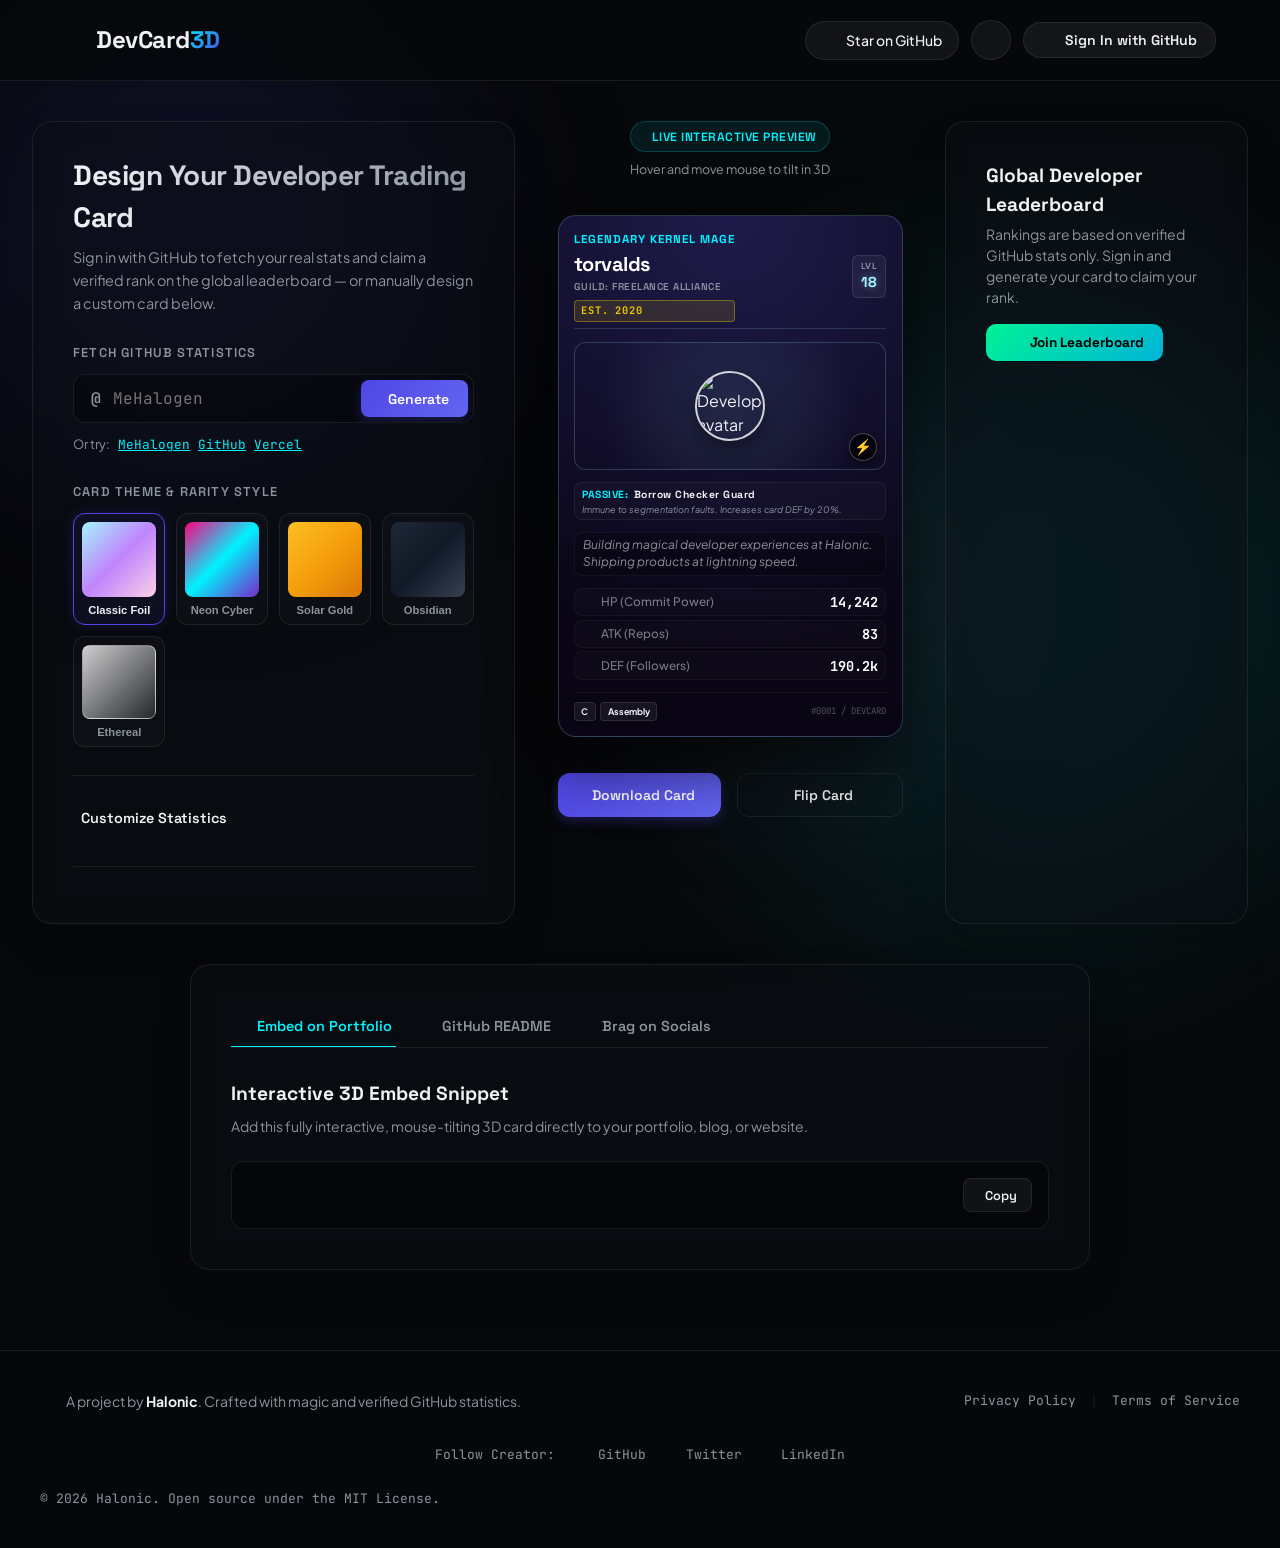
==== index.html @ a08c1704 "fix: remove support project link from footers of all pages" ====
<!DOCTYPE html>
<html lang="en">
<head>
    <meta charset="UTF-8">
    <meta name="viewport" content="width=device-width, initial-scale=1.0">
    <!-- Cache bust v1 -->

    <!-- Primary SEO -->
    <title>DevCard 3D — Generate Your Holographic Developer Trading Card</title>
    <meta name="description" content="Generate a stunning holographic 3D developer trading card from your GitHub profile. Compete on the global leaderboard, share your stats, and embed on your portfolio.">
    <meta name="keywords" content="developer card, github stats card, 3D dev card, holographic developer card, github profile card, programmer trading card, leaderboard">
    <meta name="author" content="DevCard 3D">
    <link rel="canonical" href="https://devcard3d.vercel.app">

    <!-- Open Graph / Social Preview -->
    <meta property="og:type" content="website">
    <meta property="og:url" content="https://devcard3d.vercel.app">
    <meta property="og:title" content="DevCard 3D — Your Holographic Developer Trading Card">
    <meta property="og:description" content="Turn your GitHub stats into a stunning 3D holographic trading card. Sign in to claim your rank on the global developer leaderboard.">
    <meta property="og:image" content="https://devcard3d.vercel.app/og-preview.png">

    <!-- Twitter Card -->
    <meta name="twitter:card" content="summary_large_image">
    <meta name="twitter:url" content="https://devcard3d.vercel.app">
    <meta name="twitter:title" content="DevCard 3D — Holographic Developer Trading Cards">
    <meta name="twitter:description" content="Generate your 3D holographic developer trading card. Sign in with GitHub and battle for a spot on the global leaderboard.">
    <meta name="twitter:image" content="https://devcard3d.vercel.app/og-preview.png">

    <!-- Fonts -->
    <link rel="preconnect" href="https://fonts.googleapis.com">
    <link rel="preconnect" href="https://fonts.gstatic.com" crossorigin>
    <link href="https://fonts.googleapis.com/css2?family=Plus+Jakarta+Sans:wght@300;400;500;600;700;800&family=Space+Grotesk:wght@400;500;600;700&family=JetBrains+Mono:wght@400;700&display=swap" rel="stylesheet">

    <!-- Lucide Icons -->
    <script src="https://unpkg.com/lucide@latest"></script>
    <!-- Html2Canvas for downloading card -->
    <script src="https://cdnjs.cloudflare.com/ajax/libs/html2canvas/1.4.1/html2canvas.min.js"></script>
    <!-- Supabase Client (for GitHub OAuth + Leaderboard DB) -->
    <script src="https://cdn.jsdelivr.net/npm/@supabase/supabase-js@2"></script>

    <link rel="stylesheet" href="index.css">
</head>
<body>
    <!-- Background Glow Decorations -->
    <div class="bg-glow bg-glow-1" aria-hidden="true"></div>
    <div class="bg-glow bg-glow-2" aria-hidden="true"></div>
    <div class="bg-glow bg-glow-3" aria-hidden="true"></div>

    <!-- ===================================================================
         HEADER
    =================================================================== -->
    <header class="app-header" role="banner">
        <h1 class="logo" aria-label="DevCard 3D Home">
            <i data-lucide="layers" class="logo-icon" aria-hidden="true"></i>
            <span>DevCard<span class="highlight">3D</span></span>
        </h1>

        <div class="header-links" role="navigation" aria-label="Header actions">
            <!-- GitHub Repo Star Link -->
            <a href="https://github.com" target="_blank" rel="noopener noreferrer" class="github-link" aria-label="Star DevCard 3D on GitHub">
                <i data-lucide="github" aria-hidden="true"></i>
                <span>Star on GitHub</span>
            </a>

            <!-- Light / Dark Mode Toggle -->
            <button id="theme-toggle" class="theme-toggle-btn" aria-label="Toggle light/dark mode" title="Toggle theme">
                <i data-lucide="sun" id="theme-icon-light" aria-hidden="true"></i>
                <i data-lucide="moon" id="theme-icon-dark" aria-hidden="true" style="display:none"></i>
            </button>

            <!-- GitHub Sign-In Button (visible when logged out) -->
            <button id="btn-github-login" class="btn-github-auth" aria-label="Sign in with GitHub">
                <i data-lucide="github" aria-hidden="true"></i>
                <span>Sign In with GitHub</span>
            </button>

            <!-- User Profile Chip (visible when logged in) -->
            <div class="user-profile-chip" id="user-profile-chip" role="button" aria-haspopup="true" aria-expanded="false" aria-label="User profile menu">
                <img src="" alt="Your GitHub avatar" class="user-avatar-sm" id="user-avatar-sm">
                <span id="user-chip-name">User</span>
                <i data-lucide="chevron-down" aria-hidden="true" style="width:14px;height:14px;"></i>

                <!-- Dropdown Menu -->
                <div class="user-chip-dropdown" id="user-chip-dropdown" role="menu" aria-label="Account options">
                    <button class="dropdown-item" id="dd-view-card" role="menuitem">
                        <i data-lucide="layers" aria-hidden="true"></i> View My Card
                    </button>
                    <button class="dropdown-item" id="dd-register-leaderboard" role="menuitem">
                        <i data-lucide="trophy" aria-hidden="true"></i> Join Leaderboard
                    </button>
                    <hr style="border-color: rgba(255,255,255,0.06); margin: 0.25rem 0;">
                    <button class="dropdown-item danger" id="dd-sign-out" role="menuitem">
                        <i data-lucide="log-out" aria-hidden="true"></i> Sign Out
                    </button>
                </div>
            </div>
        </div>
    </header>

    <!-- ===================================================================
         MAIN APP GRID
    =================================================================== -->
    <main class="app-container" id="app-main" role="main">
        <!-- Global Promo Banner -->
        <div class="promo-banner" id="leaderboard-promo-banner" style="display: none;">
            <div class="promo-content">
                <span class="promo-icon">🏆</span>
                <p class="promo-text">
                    <strong>Compete Globally:</strong> Only authentic GitHub metrics can join the ranking. 
                    <button class="promo-link-btn" id="promo-signin-trigger">Sign in with GitHub</button> to lock in your rank!
                </p>
            </div>
            <button class="promo-close-btn" id="promo-banner-close" aria-label="Dismiss banner">
                <i data-lucide="x" aria-hidden="true"></i>
            </button>
        </div>

        <!-- Left: Control Panel -->
        <section class="control-panel" aria-label="Card customizer">

            <div class="panel-section header-section">
                <h2>Design Your Developer Trading Card</h2>
                <p>Sign in with GitHub to fetch your real stats and claim a verified rank on the global leaderboard — or manually design a custom card below.</p>
            </div>

            <!-- GitHub Username Fetch -->
            <div class="panel-section">
                <label for="username" class="section-label">Fetch GitHub Statistics</label>
                <div class="input-group">
                    <span class="input-prefix" aria-hidden="true">@</span>
                    <input type="text" id="username" placeholder="MeHalogen" spellcheck="false" autocomplete="off" aria-label="GitHub username">
                    <button id="btn-fetch" class="btn btn-primary" aria-label="Generate card from GitHub username">
                        <span id="btn-fetch-icon-wrapper"><i data-lucide="sparkles" aria-hidden="true"></i></span>
                        <span>Generate</span>
                    </button>
                </div>
                <div class="quick-links" aria-label="Quick fill examples">
                    <span>Or try:</span>
                    <button class="btn-quick-fill" data-user="MeHalogen">MeHalogen</button>
                    <button class="btn-quick-fill" data-user="github">GitHub</button>
                    <button class="btn-quick-fill" data-user="vercel">Vercel</button>
                </div>
            </div>

            <!-- Theme Selector -->
            <div class="panel-section">
                <label class="section-label">Card Theme &amp; Rarity Style</label>
                <div class="theme-grid" role="radiogroup" aria-label="Card theme selection">
                    <button class="theme-card active" data-theme="holo-classic" role="radio" aria-checked="true" aria-label="Classic Foil theme">
                        <div class="theme-preview theme-holo-classic" aria-hidden="true"></div>
                        <span class="theme-name">Classic Foil</span>
                    </button>
                    <button class="theme-card" data-theme="cyber-neon" role="radio" aria-checked="false" aria-label="Neon Cyberpunk theme">
                        <div class="theme-preview theme-cyber-neon" aria-hidden="true"></div>
                        <span class="theme-name">Neon Cyber</span>
                    </button>
                    <button class="theme-card" data-theme="solar-gold" role="radio" aria-checked="false" aria-label="Solar Gold theme">
                        <div class="theme-preview theme-solar-gold" aria-hidden="true"></div>
                        <span class="theme-name">Solar Gold</span>
                    </button>
                    <button class="theme-card" data-theme="obsidian-shadow" role="radio" aria-checked="false" aria-label="Obsidian Shadow theme">
                        <div class="theme-preview theme-obsidian-shadow" aria-hidden="true"></div>
                        <span class="theme-name">Obsidian</span>
                    </button>
                    <button class="theme-card" data-theme="ethereal-glass" role="radio" aria-checked="false" aria-label="Ethereal Glass theme">
                        <div class="theme-preview theme-ethereal-glass" aria-hidden="true"></div>
                        <span class="theme-name">Ethereal</span>
                    </button>
                </div>
            </div>

            <!-- Stats Customizer Accordion -->
            <div class="panel-section customizer-section">
                <div class="accordion-header" id="accordion-toggle" role="button" aria-expanded="false" aria-controls="accordion-content" tabindex="0">
                    <span class="section-label-icon">
                        <i data-lucide="sliders" aria-hidden="true"></i> Customize Statistics
                    </span>
                    <i data-lucide="chevron-down" class="chevron-icon" aria-hidden="true"></i>
                </div>

                <div class="accordion-content" id="accordion-content" aria-hidden="true">

                    <div class="slider-group">
                        <div class="slider-header">
                            <label for="stat-hp">HP (Commit Power)</label>
                            <span class="slider-val" id="val-hp" aria-live="polite">5,000</span>
                        </div>
                        <input type="range" id="stat-hp" min="10" max="25000" step="50" value="5000" aria-label="HP stat slider">
                    </div>

                    <div class="slider-group">
                        <div class="slider-header">
                            <label for="stat-atk">ATK (Public Repositories)</label>
                            <span class="slider-val" id="val-atk" aria-live="polite">42</span>
                        </div>
                        <input type="range" id="stat-atk" min="1" max="150" value="42" aria-label="ATK stat slider">
                    </div>

                    <div class="slider-group">
                        <div class="slider-header">
                            <label for="stat-def">DEF (Followers)</label>
                            <span class="slider-val" id="val-def" aria-live="polite">250</span>
                        </div>
                        <input type="range" id="stat-def" min="0" max="10000" step="10" value="250" aria-label="DEF stat slider">
                    </div>

                    <div class="slider-group">
                        <div class="slider-header">
                            <label for="stat-lvl">LVL (Years of Experience)</label>
                            <span class="slider-val" id="val-lvl" aria-live="polite">5</span>
                        </div>
                        <input type="range" id="stat-lvl" min="1" max="25" value="5" aria-label="Level stat slider">
                    </div>

                    <div class="input-field-group">
                        <label for="custom-name">Trainer / Dev Name</label>
                        <input type="text" id="custom-name" placeholder="Your Name">
                    </div>

                    <div class="input-field-group">
                        <label for="custom-title">Card Rarity Title</label>
                        <input type="text" id="custom-title" placeholder="Epic Full-Stack Developer">
                    </div>

                    <div class="input-field-group">
                        <label for="custom-bio">Special Power (Bio)</label>
                        <textarea id="custom-bio" placeholder="Crafting elegant solutions one commit at a time. Steady progress, solid foundations."></textarea>
                    </div>

                    <div class="input-field-group">
                        <label for="custom-avatar">Custom Avatar URL</label>
                        <input type="url" id="custom-avatar" placeholder="https://example.com/avatar.png">
                    </div>

                    <div class="language-pickers">
                        <div class="input-field-group">
                            <label for="primary-lang">Primary Language</label>
                            <select id="primary-lang" aria-label="Primary language">
                                <option value="js">JavaScript</option>
                                <option value="ts">TypeScript</option>
                                <option value="py">Python</option>
                                <option value="rs">Rust</option>
                                <option value="go">Go</option>
                                <option value="cpp">C++</option>
                                <option value="c">C</option>
                                <option value="cs">C#</option>
                                <option value="swift">Swift</option>
                                <option value="kotlin">Kotlin</option>
                                <option value="php">PHP</option>
                                <option value="html">HTML/CSS</option>
                                <option value="rb">Ruby</option>
                                <option value="java">Java</option>
                            </select>
                        </div>
                        <div class="input-field-group">
                            <label for="secondary-lang">Secondary Language</label>
                            <select id="secondary-lang" aria-label="Secondary language">
                                <option value="ts">TypeScript</option>
                                <option value="js">JavaScript</option>
                                <option value="py">Python</option>
                                <option value="rs">Rust</option>
                                <option value="go">Go</option>
                                <option value="cpp">C++</option>
                                <option value="c">C</option>
                                <option value="cs">C#</option>
                                <option value="swift">Swift</option>
                                <option value="kotlin">Kotlin</option>
                                <option value="php">PHP</option>
                                <option value="html">HTML/CSS</option>
                                <option value="rb">Ruby</option>
                                <option value="java">Java</option>
                            </select>
                        </div>
                    </div>
                </div>
            </div>

            <!-- Carbon Ads Placement (Ethical Developer Monetization) -->
            <div class="ad-placement-section">
                <div id="carbon-block">
                    <!-- 
                      Standard Carbon Ads integration. 
                      Once approved by Carbon Ads, replace the 'serve' and 'placement' 
                      parameters below with your unique production keys to start serving ads.
                    -->
                    <script async type="text/javascript" src="//cdn.carbonads.com/carbon.js?serve=CK7I627U&placement=devcard3d" id="_carbonads_js"></script>
                </div>
            </div>
        </section>

        <!-- Right: Card Viewport -->
        <section class="card-viewport" aria-label="Interactive card preview">
            <div class="viewport-header">
                <span class="preview-badge" aria-label="Live card preview">
                    <i data-lucide="eye" aria-hidden="true"></i> Live Interactive Preview
                </span>
                <span class="interaction-tip">Hover and move mouse to tilt in 3D</span>
            </div>

            <!-- 3D Card Container -->
            <div class="card-perspective-container" id="card-perspective-container" aria-label="3D card, hover to interact">
                <div class="card-3d-wrapper" id="dev-card">

                    <!-- Card Front Face -->
                    <div class="card-face card-front holo-classic" id="card-front-content">
                        <!-- Holographic Foil Overlay -->
                        <div class="holo-foil" id="card-foil" aria-hidden="true"></div>

                        <!-- Card Top Bar -->
                        <div class="card-header-bar">
                            <div class="dev-meta">
                                <div class="rarity-and-badges">
                                    <span class="rarity-title" id="card-rarity-title">Legendary Kernel Mage</span>
                                    <span class="quest-badge" id="card-quest-badge" style="display:none">LFG</span>
                                </div>
                                <a href="https://github.com/torvalds" target="_blank" rel="noopener noreferrer" class="card-username-link" id="card-display-name-link">
                                    <div class="card-username-wrapper">
                                        <h3 class="card-username" id="card-display-name">torvalds</h3>
                                        <span id="card-verified-check" class="verified-check-tick" title="Verified Dev" style="display:none">
                                            <i data-lucide="badge-check" aria-hidden="true"></i>
                                        </span>
                                    </div>
                                </a>
                                <span class="guild-title" id="card-guild-title">Guild: Freelance Alliance</span>
                                <span class="established-year" id="card-established-year">EST. 2020</span>
                            </div>
                            <div class="card-level-badge" aria-label="Card level">
                                <span class="level-label">LVL</span>
                                <span class="level-value" id="card-display-level">18</span>
                            </div>
                        </div>

                        <!-- Portrait Frame -->
                        <div class="card-portrait-container">
                            <div class="portrait-mesh" aria-hidden="true"></div>

                            <img src="https://avatars.githubusercontent.com/u/1024?v=4"
                                 alt="Developer avatar"
                                 class="portrait-avatar"
                                 id="card-display-avatar"
                                 crossorigin="anonymous">
                            <div class="card-element-icon" id="card-primary-element-badge" aria-label="Primary element">
                                <span class="element-emoji" aria-hidden="true">⚡</span>
                            </div>
                        </div>

                        <!-- Passive Ability Block -->
                        <div class="card-passive-block">
                            <span class="passive-label">PASSIVE: <span id="card-passive-name">Borrow Checker Guard</span></span>
                            <p class="passive-desc" id="card-passive-desc">Immune to segmentation faults. Increases card DEF by 20%.</p>
                        </div>

                        <!-- Bio Block -->
                        <div class="card-bio-block">
                            <p class="bio-text" id="card-display-bio">
                                Building magical developer experiences at Halonic. Shipping products at lightning speed.
                            </p>
                        </div>

                        <!-- Stats Grid -->
                        <div class="card-stats-grid" role="list" aria-label="Card stats">
                            <div class="card-stat-node" role="listitem">
                                <span class="stat-icon"><i data-lucide="heart" aria-hidden="true"></i></span>
                                <div class="stat-meta">
                                    <span class="stat-label">HP (Commit Power)</span>
                                    <span class="stat-value" id="card-display-hp">14,242</span>
                                </div>
                            </div>
                            <div class="card-stat-node" role="listitem">
                                <span class="stat-icon"><i data-lucide="swords" aria-hidden="true"></i></span>
                                <div class="stat-meta">
                                    <span class="stat-label">ATK (Repos)</span>
                                    <span class="stat-value" id="card-display-atk">83</span>
                                </div>
                            </div>
                            <div class="card-stat-node" role="listitem">
                                <span class="stat-icon"><i data-lucide="shield" aria-hidden="true"></i></span>
                                <div class="stat-meta">
                                    <span class="stat-label">DEF (Followers)</span>
                                    <span class="stat-value" id="card-display-def">190.2k</span>
                                </div>
                            </div>
                        </div>

                        <!-- Card Footer -->
                        <div class="card-footer-bar">
                            <div class="language-affinity">
                                <span class="affinity-pill" id="affinity-1">C</span>
                                <span class="affinity-pill" id="affinity-2">Assembly</span>
                            </div>
                            <div class="card-serial" aria-label="Card serial number">
                                <span>#0001 / DEVCARD</span>
                            </div>
                        </div>
                    </div>
                    <!-- Card Back injected by JS -->
                </div>
            </div>

            <!-- Action Buttons -->
            <div class="action-buttons-group">
                <button id="btn-download" class="btn btn-action btn-download-main" aria-label="Download card as PNG">
                    <i data-lucide="download" aria-hidden="true"></i> Download Card
                </button>
                <button id="btn-flip" class="btn btn-action btn-outline" aria-label="Flip card to see back">
                    <i data-lucide="rotate-3d" aria-hidden="true"></i> Flip Card
                </button>
            </div>
        </section>

        <!-- Right Column: Standalone Global Leaderboard -->
        <section class="leaderboard-container" aria-label="Global developer leaderboard">
            <div class="leaderboard-header">
                <div class="leaderboard-header-text">
                    <h4>Global Developer Leaderboard</h4>
                    <p>Rankings are based on verified GitHub stats only. Sign in and generate your card to claim your rank.</p>
                </div>
                <button class="btn-join-leaderboard" id="btn-join-leaderboard" aria-label="Join the developer leaderboard">
                    <i data-lucide="trophy" aria-hidden="true"></i>
                    <span id="join-lb-label">Join Leaderboard</span>
                </button>
            </div>

            <!-- Shown when user is in unverified / creative mode -->
            <div class="leaderboard-unverified-notice" id="lb-unverified-notice" style="display:none" aria-live="polite">
                <span class="notice-icon">🎨</span>
                <h5>You're in Creative Mode</h5>
                <p>Your card's stats have been manually adjusted. Only cards with <strong>Verified GitHub metrics</strong> can compete on the leaderboard. Fetch your real stats or sign in with GitHub to restore your ranking.</p>
            </div>

            <!-- The ranked list -->
            <div class="leaderboard-list" id="leaderboard-list" role="list" aria-label="Developer rankings">
                <!-- Populated by JavaScript -->
            </div>
        </section>
    </main>

    <!-- ===================================================================
         EXPORTER & SHARE HUB
    =================================================================== -->
    <section class="exporter-tabs-section" aria-label="Share and embed panel">
        <div class="exporter-container-single">
            <!-- Centered Exporter & Share Tabs -->
            <div class="exporter-container">
                <div class="tabs-header" role="tablist" aria-label="Export options">
                    <button class="tab-trigger active" data-tab="tab-embed" role="tab" aria-selected="true" aria-controls="tab-embed" id="trigger-embed">
                        <i data-lucide="code-2" aria-hidden="true"></i> Embed on Portfolio
                    </button>
                    <button class="tab-trigger" data-tab="tab-readme" role="tab" aria-selected="false" aria-controls="tab-readme" id="trigger-readme">
                        <i data-lucide="file-text" aria-hidden="true"></i> GitHub README
                    </button>
                    <button class="tab-trigger" data-tab="tab-share" role="tab" aria-selected="false" aria-controls="tab-share" id="trigger-share">
                        <i data-lucide="share-2" aria-hidden="true"></i> Brag on Socials
                    </button>
                </div>

                <!-- Tab: Embed -->
                <div class="tab-content active" id="tab-embed" role="tabpanel" aria-labelledby="trigger-embed">
                    <div class="tab-info">
                        <h4>Interactive 3D Embed Snippet</h4>
                        <p>Add this fully interactive, mouse-tilting 3D card directly to your portfolio, blog, or website.</p>
                    </div>
                    <div class="code-box">
                        <pre><code id="embed-code-content"></code></pre>
                        <button class="btn-copy" data-target="embed-code-content" aria-label="Copy embed code">
                            <i data-lucide="copy" aria-hidden="true"></i> Copy
                        </button>
                    </div>
                </div>

                <!-- Tab: GitHub README -->
                <div class="tab-content" id="tab-readme" role="tabpanel" aria-labelledby="trigger-readme">
                    <div class="tab-info">
                        <h4>GitHub Profile README Card</h4>
                        <p>1. Click <strong>Download Card</strong> above to save your premium card PNG.<br>
                           2. Upload it to your repository (or drag-and-drop it into your README editor).<br>
                           3. Copy this markdown and replace <code>YOUR_IMAGE_URL</code> with your uploaded PNG link:</p>
                    </div>
                    <div class="code-box">
                        <pre><code id="readme-code-content"></code></pre>
                        <button class="btn-copy" data-target="readme-code-content" aria-label="Copy README code">
                            <i data-lucide="copy" aria-hidden="true"></i> Copy
                        </button>
                    </div>
                </div>

                <!-- Tab: Social Share -->
                <div class="tab-content" id="tab-share" role="tabpanel" aria-labelledby="trigger-share">
                    <div class="tab-info">
                        <h4>Brag to the Community</h4>
                        <p>Share your Developer Class and Trading Card online. Flex your mythic status and elemental masteries.</p>
                    </div>
                    <div class="share-grid">
                        <a href="#" id="share-twitter" class="btn btn-share twitter" target="_blank" rel="noopener noreferrer" aria-label="Share on X / Twitter">
                            <i data-lucide="twitter" aria-hidden="true"></i> Share on X
                        </a>
                        <a href="#" id="share-linkedin" class="btn btn-share linkedin" target="_blank" rel="noopener noreferrer" aria-label="Share on LinkedIn">
                            <i data-lucide="linkedin" aria-hidden="true"></i> LinkedIn
                        </a>
                        <button id="btn-copy-card-link" class="btn btn-share link" aria-label="Copy direct card link">
                            <i data-lucide="link" aria-hidden="true"></i> Copy Card Link
                        </button>
                    </div>
                </div>
            </div>
        </div>
    </section>

    <!-- ===================================================================
         LEADERBOARD CONSENT MODAL
    =================================================================== -->
    <div class="modal-overlay" id="consent-modal" role="dialog" aria-modal="true" aria-labelledby="consent-modal-title" aria-describedby="consent-modal-body">
        <div class="modal-card">
            <button class="modal-close-btn" id="modal-close" aria-label="Close dialog">
                <i data-lucide="x" aria-hidden="true"></i>
            </button>
            <span class="modal-icon" aria-hidden="true">🏆</span>
            <h2 class="modal-title" id="consent-modal-title">Join the Global Leaderboard?</h2>
            <p class="modal-body" id="consent-modal-body">
                We'll register your <strong>verified GitHub profile</strong> and your current card stats on the public DevCard 3D leaderboard. Your <strong>username, avatar, and developer score</strong> will be visible to the community. You can remove yourself at any time.
                <br><br>
                Your score is calculated from your authentic GitHub stats: commits, repositories, and followers — no inflation possible.
            </p>
            <div class="modal-actions">
                <button class="btn-modal-confirm" id="modal-confirm" aria-label="Confirm leaderboard registration">
                    <i data-lucide="check" aria-hidden="true"></i> Yes, Register Me!
                </button>
                <button class="btn-modal-cancel" id="modal-cancel" aria-label="Cancel leaderboard registration">
                    Maybe Later
                </button>
            </div>
        </div>
    </div>

    <!-- Floating Particle Canvas -->
    <div class="particles-container" aria-hidden="true">
        <canvas id="canvas-particles"></canvas>
    </div>

    <!-- ===================================================================
         GLOBAL PAGE FOOTER
    =================================================================== -->
    <footer class="global-footer" role="contentinfo">
        <div class="footer-content">
            <div class="footer-attribution">
                <i data-lucide="layers" class="footer-logo-icon" aria-hidden="true"></i>
                <span>A project by <strong class="footer-halonic-text">Halonic</strong>. Crafted with magic and verified GitHub statistics.</span>
            </div>
            <div class="footer-legal-links">
                <a href="privacy.html" class="footer-legal-link">Privacy Policy</a>
                <span style="color: var(--panel-border); font-size: 0.8125rem;" aria-hidden="true">|</span>
                <a href="terms.html" class="footer-legal-link">Terms of Service</a>
            </div>
            <div class="footer-social-links">
                <span style="color: var(--text-muted); font-size: 0.8125rem; font-family: var(--font-mono); margin-right: 0.25rem;">Follow Creator:</span>
                <a href="https://github.com/MeHalogen" target="_blank" rel="noopener noreferrer" class="footer-social-link" aria-label="GitHub Profile">
                    <i data-lucide="github" aria-hidden="true"></i> GitHub
                </a>
                <a href="https://twitter.com/MeHalogen" target="_blank" rel="noopener noreferrer" class="footer-social-link" aria-label="Twitter Profile">
                    <i data-lucide="twitter" aria-hidden="true"></i> Twitter
                </a>
                <a href="https://www.linkedin.com/in/mehalsrivastava" target="_blank" rel="noopener noreferrer" class="footer-social-link" aria-label="LinkedIn Profile">
                    <i data-lucide="linkedin" aria-hidden="true"></i> LinkedIn
                </a>
            </div>
            <p class="footer-copyright">&copy; 2026 Halonic. Open source under the MIT License.</p>
        </div>
    </footer>

    <!-- Toast Notification -->
    <div class="toast" id="toast-notify" role="alert" aria-live="assertive" aria-atomic="true">
        <span id="toast-icon-wrapper"><i data-lucide="check-circle" class="toast-icon" aria-hidden="true"></i></span>
        <span class="toast-message">Copied to clipboard!</span>
    </div>

    <!-- Config loader for Supabase keys (excluded from git) -->
    <script src="config.js"></script>
    <script src="app.js"></script>
</body>
</html>
---- index.css ----
/* ==========================================================================
   DEVCARD 3D - CORE DESIGN SYSTEM & PREMIUM STYLES
   ========================================================================== */

/* --------------------------------------------------------------------------
   DESIGN TOKENS - DARK MODE (DEFAULT)
   -------------------------------------------------------------------------- */
:root {
    /* Backgrounds */
    --bg-dark: #07080a;
    --panel-bg: rgba(13, 17, 24, 0.45);
    --panel-border: rgba(255, 255, 255, 0.08);

    /* Typography */
    --text-main: #f0f2f5;
    --text-muted: #8b949e;

    /* Brand Colors */
    --primary: #4f46e5;
    --primary-glow: rgba(79, 70, 229, 0.4);
    --accent: #00f2fe;
    --accent-glow: rgba(0, 242, 254, 0.3);

    /* Inputs */
    --input-bg: rgba(0, 0, 0, 0.3);
    --input-border: rgba(255, 255, 255, 0.08);

    /* Code Box */
    --code-bg: rgba(0, 0, 0, 0.4);
    --code-color: var(--accent);

    /* Share Buttons */
    --share-link-bg: rgba(255, 255, 255, 0.06);
    --share-link-border: rgba(255, 255, 255, 0.1);

    /* Toast */
    --toast-bg: rgba(13, 17, 24, 0.95);

    /* Card Dimensions */
    --card-width: 345px;
    --card-height: 522px;
    --border-radius-card: 18px;

    /* Fonts */
    --font-heading: 'Space Grotesk', sans-serif;
    --font-body: 'Plus Jakarta Sans', sans-serif;
    --font-mono: 'JetBrains Mono', monospace;

    /* Transitions */
    --transition-speed: 0.3s;
    --transition-bounce: cubic-bezier(0.34, 1.56, 0.64, 1);
}

/* --------------------------------------------------------------------------
   LIGHT MODE OVERRIDES
   -------------------------------------------------------------------------- */
body.light-mode {
    --bg-dark: #f1f5f9;
    --panel-bg: rgba(255, 255, 255, 0.45);
    --panel-border: rgba(0, 0, 0, 0.1);

    --text-main: #0f172a;
    --text-muted: #64748b;

    --primary: #4f46e5;
    --primary-glow: rgba(79, 70, 229, 0.2);
    --accent: #0284c7;
    --accent-glow: rgba(2, 132, 199, 0.25);

    --input-bg: rgba(255, 255, 255, 0.8);
    --input-border: rgba(0, 0, 0, 0.1);

    --code-bg: rgba(0, 0, 0, 0.05);
    --code-color: #0284c7;

    --share-link-bg: rgba(0, 0, 0, 0.04);
    --share-link-border: rgba(0, 0, 0, 0.1);

    --toast-bg: rgba(255, 255, 255, 0.97);
}

/* ==========================================================================
   BASE RESET & BODY
   ========================================================================== */

*, *::before, *::after {
    box-sizing: border-box;
    margin: 0;
    padding: 0;
}

body {
    background-color: var(--bg-dark);
    color: var(--text-main);
    font-family: var(--font-body);
    min-height: 100vh;
    overflow-x: hidden;
    position: relative;
    line-height: 1.5;
    transition: background-color 0.4s ease, color 0.4s ease;
}

body.light-mode {
    background: linear-gradient(135deg, #f0f7ff 0%, #f1f5f9 50%, #e8f4fd 100%);
}

/* ==========================================================================
   BACKGROUND GLOW DECORATIONS
   ========================================================================== */

.bg-glow {
    position: fixed;
    border-radius: 50%;
    filter: blur(100px);
    opacity: 0.15;
    pointer-events: none;
    z-index: 0;
    transition: all 0.6s ease;
}

.bg-glow-1 {
    top: -10%;
    left: -10%;
    width: 50vw;
    height: 50vw;
    background: radial-gradient(circle, #4f46e5, transparent);
}

.bg-glow-2 {
    bottom: -10%;
    right: -10%;
    width: 60vw;
    height: 60vw;
    background: radial-gradient(circle, #00f2fe, transparent);
}

.bg-glow-3 {
    top: 40%;
    left: 45%;
    width: 35vw;
    height: 35vw;
    background: radial-gradient(circle, #ff007f, transparent);
    opacity: 0.08;
}

body.light-mode .bg-glow-1 { opacity: 0.07; }
body.light-mode .bg-glow-2 { opacity: 0.07; background: radial-gradient(circle, #0284c7, transparent); }
body.light-mode .bg-glow-3 { opacity: 0.04; }

.particles-container {
    position: fixed;
    top: 0;
    left: 0;
    width: 100%;
    height: 100%;
    z-index: 1;
    pointer-events: none;
}

#canvas-particles {
    width: 100%;
    height: 100%;
}

/* ==========================================================================
   APP HEADER
   ========================================================================== */

.app-header {
    display: flex;
    justify-content: space-between;
    align-items: center;
    padding: 1.25rem 5%;
    background: rgba(7, 8, 10, 0.8);
    backdrop-filter: blur(16px);
    -webkit-backdrop-filter: blur(16px);
    border-bottom: 1px solid var(--panel-border);
    position: sticky;
    top: 0;
    z-index: 100;
    transition: background 0.4s ease, border-color 0.4s ease;
}

body.light-mode .app-header {
    background: rgba(255, 255, 255, 0.85);
}

.logo {
    display: flex;
    align-items: center;
    gap: 0.5rem;
    font-family: var(--font-heading);
    font-size: 1.5rem;
    font-weight: 700;
    color: var(--text-main);
    letter-spacing: -0.5px;
    text-decoration: none;
}

.logo-icon {
    color: var(--accent);
    stroke-width: 2.5px;
    width: 24px;
    height: 24px;
}

.highlight {
    background: linear-gradient(135deg, var(--accent), #4f46e5);
    -webkit-background-clip: text;
    -webkit-text-fill-color: transparent;
    background-clip: text;
    font-weight: 800;
}

.header-links {
    display: flex;
    align-items: center;
    gap: 0.75rem;
}

.github-link {
    display: flex;
    align-items: center;
    gap: 0.5rem;
    color: var(--text-main);
    text-decoration: none;
    font-weight: 500;
    font-size: 0.875rem;
    padding: 0.5rem 1rem;
    border-radius: 80px;
    background: rgba(255, 255, 255, 0.05);
    border: 1px solid var(--panel-border);
    transition: all var(--transition-speed) ease;
}

body.light-mode .github-link {
    background: rgba(0, 0, 0, 0.04);
}

.github-link:hover {
    background: rgba(255, 255, 255, 0.1);
    border-color: rgba(255, 255, 255, 0.2);
    transform: translateY(-2px);
}

body.light-mode .github-link:hover {
    background: rgba(0, 0, 0, 0.08);
}

.github-link i { width: 16px; height: 16px; }

/* Theme Toggle Button */
.theme-toggle-btn {
    width: 40px;
    height: 40px;
    border-radius: 50%;
    border: 1px solid var(--panel-border);
    background: rgba(255, 255, 255, 0.05);
    color: var(--text-main);
    cursor: pointer;
    display: flex;
    align-items: center;
    justify-content: center;
    transition: all var(--transition-speed) ease;
    position: relative;
    overflow: hidden;
}

body.light-mode .theme-toggle-btn {
    background: rgba(0, 0, 0, 0.04);
}

.theme-toggle-btn:hover {
    background: rgba(255, 255, 255, 0.12);
    border-color: var(--accent);
    transform: rotate(15deg) scale(1.05);
}

body.light-mode .theme-toggle-btn:hover {
    background: rgba(0, 0, 0, 0.08);
}

.theme-toggle-btn i { width: 18px; height: 18px; }

/* GitHub Auth Button */
.btn-github-auth {
    display: flex;
    align-items: center;
    gap: 0.5rem;
    font-family: var(--font-heading);
    font-weight: 600;
    font-size: 0.875rem;
    padding: 0.5rem 1.1rem;
    border-radius: 80px;
    border: 1px solid var(--panel-border);
    background: rgba(255, 255, 255, 0.06);
    color: var(--text-main);
    cursor: pointer;
    transition: all var(--transition-speed) ease;
}

.btn-github-auth:hover {
    background: rgba(255, 255, 255, 0.12);
    border-color: rgba(255, 255, 255, 0.2);
    transform: translateY(-2px);
}

body.light-mode .btn-github-auth {
    background: rgba(0, 0, 0, 0.04);
}

body.light-mode .btn-github-auth:hover {
    background: rgba(0, 0, 0, 0.08);
}

.btn-github-auth i { width: 16px; height: 16px; }

/* User Profile Chip (shown when logged in) */
.user-profile-chip {
    display: none;
    align-items: center;
    gap: 0.5rem;
    padding: 0.35rem 0.9rem 0.35rem 0.4rem;
    border-radius: 80px;
    border: 1px solid rgba(0, 242, 254, 0.3);
    background: rgba(0, 242, 254, 0.06);
    cursor: pointer;
    font-family: var(--font-heading);
    font-size: 0.875rem;
    font-weight: 600;
    color: var(--text-main);
    transition: all var(--transition-speed) ease;
    position: relative;
}

body.light-mode .user-profile-chip {
    border-color: rgba(2, 132, 199, 0.3);
    background: rgba(2, 132, 199, 0.06);
}

.user-profile-chip.visible { display: flex; }

.user-profile-chip:hover {
    background: rgba(0, 242, 254, 0.12);
    transform: translateY(-1px);
}

.user-avatar-sm {
    width: 26px;
    height: 26px;
    border-radius: 50%;
    border: 1.5px solid var(--accent);
    object-fit: cover;
}

.user-chip-dropdown {
    position: absolute;
    top: calc(100% + 8px);
    right: 0;
    background: var(--panel-bg);
    border: 1px solid var(--panel-border);
    border-radius: 12px;
    padding: 0.5rem;
    min-width: 160px;
    backdrop-filter: blur(16px);
    -webkit-backdrop-filter: blur(16px);
    box-shadow: 0 16px 40px rgba(0, 0, 0, 0.3);
    z-index: 200;
    display: none;
    flex-direction: column;
    gap: 0.25rem;
}

.user-chip-dropdown.open { display: flex; }

.dropdown-item {
    display: flex;
    align-items: center;
    gap: 0.5rem;
    padding: 0.5rem 0.75rem;
    border-radius: 8px;
    font-size: 0.85rem;
    font-weight: 500;
    color: var(--text-muted);
    cursor: pointer;
    border: none;
    background: transparent;
    font-family: var(--font-body);
    width: 100%;
    text-align: left;
    transition: all 0.2s ease;
}

.dropdown-item:hover {
    background: rgba(255, 255, 255, 0.06);
    color: var(--text-main);
}

body.light-mode .dropdown-item:hover {
    background: rgba(0, 0, 0, 0.04);
}

.dropdown-item.danger:hover {
    background: rgba(255, 74, 90, 0.1);
    color: #ff4a5a;
}

.dropdown-item i { width: 14px; height: 14px; }

/* ==========================================================================
   MAIN CONTAINER LAYOUT
   ========================================================================== */

.app-container {
    display: grid;
    grid-template-columns: 0.95fr 1.15fr 0.95fr;
    gap: 2rem;
    max-width: 1440px;
    margin: 2.5rem auto;
    padding: 0 2rem;
    position: relative;
    z-index: 10;
}

@media (max-width: 1250px) and (min-width: 901px) {
    .app-container {
        grid-template-columns: 1fr 1fr;
    }
    .leaderboard-container {
        grid-column: span 2;
    }
}

@media (max-width: 900px) {
    .app-container {
        grid-template-columns: 1fr;
        gap: 2rem;
        margin: 1.5rem auto;
        padding: 0 1rem;
    }
}

/* ==========================================================================
   CONTROL PANEL (LEFT COLUMN)
   ========================================================================== */

.control-panel {
    background: var(--panel-bg);
    backdrop-filter: blur(16px);
    -webkit-backdrop-filter: blur(16px);
    border: 1px solid var(--panel-border);
    border-radius: 20px;
    padding: 2rem 2.5rem;
    display: flex;
    flex-direction: column;
    gap: 1.75rem;
    box-shadow: 0 20px 40px rgba(0, 0, 0, 0.15);
    transition: background 0.4s ease, border-color 0.4s ease;
}

.header-section h2 {
    font-family: var(--font-heading);
    font-size: 1.75rem;
    font-weight: 700;
    margin-bottom: 0.5rem;
    letter-spacing: -0.5px;
    background: linear-gradient(to right, var(--text-main), var(--text-muted));
    -webkit-background-clip: text;
    -webkit-text-fill-color: transparent;
    background-clip: text;
}

.header-section p {
    color: var(--text-muted);
    font-size: 0.9rem;
    line-height: 1.6;
}

.section-label {
    display: block;
    font-family: var(--font-heading);
    font-weight: 600;
    font-size: 0.8rem;
    text-transform: uppercase;
    letter-spacing: 1.2px;
    color: var(--text-muted);
    margin-bottom: 0.75rem;
}

/* GitHub Input Group */
.input-group {
    display: flex;
    border: 1px solid var(--input-border);
    background: var(--input-bg);
    border-radius: 12px;
    overflow: hidden;
    padding: 0.3rem;
    transition: all var(--transition-speed) ease;
}

.input-group:focus-within {
    border-color: var(--primary);
    box-shadow: 0 0 0 3px var(--primary-glow);
}

.input-prefix {
    display: flex;
    align-items: center;
    padding-left: 0.75rem;
    color: var(--text-muted);
    font-family: var(--font-mono);
    font-weight: 700;
}

.input-group input {
    flex: 1;
    background: transparent;
    border: none;
    outline: none;
    color: var(--text-main);
    font-family: var(--font-mono);
    font-size: 1rem;
    padding: 0.5rem 0.75rem;
}

/* Buttons */
.btn {
    display: inline-flex;
    align-items: center;
    justify-content: center;
    gap: 0.5rem;
    font-family: var(--font-heading);
    font-weight: 600;
    font-size: 0.875rem;
    border-radius: 8px;
    border: none;
    cursor: pointer;
    transition: all var(--transition-speed) ease;
    white-space: nowrap;
}

.btn-primary {
    background: linear-gradient(135deg, var(--primary), #6366f1);
    color: #ffffff;
    padding: 0.6rem 1.2rem;
    box-shadow: 0 4px 12px rgba(79, 70, 229, 0.3);
}

.btn-primary:hover {
    transform: translateY(-1px);
    box-shadow: 0 6px 16px rgba(79, 70, 229, 0.45);
    background: linear-gradient(135deg, #5850ec, #6875f5);
}

.btn-primary.loading {
    opacity: 0.7;
    cursor: not-allowed;
}

.quick-links {
    display: flex;
    align-items: center;
    gap: 0.5rem;
    margin-top: 0.75rem;
    font-size: 0.8rem;
    color: var(--text-muted);
    flex-wrap: wrap;
}

.btn-quick-fill {
    background: transparent;
    border: none;
    color: var(--accent);
    cursor: pointer;
    font-family: var(--font-mono);
    font-size: 0.8rem;
    text-decoration: underline;
    transition: color var(--transition-speed) ease;
}

.btn-quick-fill:hover { color: var(--text-main); }

/* Theme Selection Grid */
.theme-grid {
    display: grid;
    grid-template-columns: repeat(auto-fill, minmax(90px, 1fr));
    gap: 0.65rem;
}

.theme-card {
    background: rgba(255, 255, 255, 0.02);
    border: 1px solid var(--panel-border);
    border-radius: 12px;
    padding: 0.5rem;
    cursor: pointer;
    display: flex;
    flex-direction: column;
    align-items: center;
    gap: 0.45rem;
    transition: all var(--transition-speed) ease;
}

body.light-mode .theme-card {
    background: rgba(0, 0, 0, 0.02);
}

.theme-card:hover {
    background: rgba(255, 255, 255, 0.05);
    border-color: rgba(255, 255, 255, 0.15);
    transform: translateY(-2px);
}

body.light-mode .theme-card:hover {
    background: rgba(0, 0, 0, 0.05);
    border-color: rgba(0, 0, 0, 0.15);
}

.theme-card.active {
    background: rgba(79, 70, 229, 0.08);
    border-color: var(--primary);
    box-shadow: 0 0 12px rgba(79, 70, 229, 0.2);
}

.theme-preview {
    width: 100%;
    aspect-ratio: 1;
    border-radius: 8px;
}

.theme-name {
    font-size: 0.7rem;
    font-weight: 600;
    color: var(--text-muted);
    text-align: center;
}

.theme-card.active .theme-name { color: var(--text-main); }

.theme-holo-classic { background: linear-gradient(135deg, #a5f3fc, #c084fc, #fbcfe8); }
.theme-cyber-neon { background: linear-gradient(135deg, #ff007f, #00f2fe, #7928ca); }
.theme-solar-gold { background: linear-gradient(135deg, #fbbf24, #f59e0b, #d97706); }
.theme-obsidian-shadow { background: linear-gradient(135deg, #1f2937, #111827, #374151); }
.theme-ethereal-glass {
    background: linear-gradient(135deg, rgba(255,255,255,0.8), rgba(255,255,255,0.1));
    border: 1px solid rgba(255,255,255,0.4);
}

/* Customizer Accordion */
.customizer-section {
    border-top: 1px solid var(--panel-border);
    padding-top: 1.5rem;
}

.accordion-header {
    display: flex;
    justify-content: space-between;
    align-items: center;
    cursor: pointer;
    padding: 0.5rem 0;
    color: var(--text-main);
    transition: color var(--transition-speed) ease;
}

.accordion-header:hover { color: var(--accent); }

.section-label-icon {
    display: flex;
    align-items: center;
    gap: 0.5rem;
    font-family: var(--font-heading);
    font-weight: 600;
    font-size: 0.9rem;
}

.chevron-icon { transition: transform var(--transition-speed) ease; }
.accordion-header.active .chevron-icon { transform: rotate(180deg); }

.accordion-content {
    display: none;
    flex-direction: column;
    gap: 1.25rem;
    margin-top: 1.25rem;
    padding-bottom: 0.5rem;
}

.accordion-content.active { display: flex; }

.slider-group {
    display: flex;
    flex-direction: column;
    gap: 0.5rem;
}

.slider-header {
    display: flex;
    justify-content: space-between;
    font-size: 0.85rem;
    color: var(--text-muted);
}

.slider-val {
    color: var(--accent);
    font-family: var(--font-mono);
    font-weight: 700;
}

input[type="range"] {
    -webkit-appearance: none;
    appearance: none;
    width: 100%;
    height: 5px;
    border-radius: 8px;
    background: rgba(255, 255, 255, 0.08);
    outline: none;
    transition: background 0.3s ease;
}

body.light-mode input[type="range"] {
    background: rgba(0, 0, 0, 0.1);
}

input[type="range"]::-webkit-slider-thumb {
    -webkit-appearance: none;
    appearance: none;
    width: 16px;
    height: 16px;
    border-radius: 50%;
    background: var(--accent);
    cursor: pointer;
    box-shadow: 0 0 10px var(--accent-glow);
    transition: transform 0.15s ease;
}

input[type="range"]::-webkit-slider-thumb:hover { transform: scale(1.25); }

.input-field-group {
    display: flex;
    flex-direction: column;
    gap: 0.4rem;
}

.input-field-group label {
    font-size: 0.8rem;
    color: var(--text-muted);
    font-weight: 500;
}

.input-field-group input,
.input-field-group textarea,
.input-field-group select {
    background: var(--input-bg);
    border: 1px solid var(--input-border);
    border-radius: 8px;
    color: var(--text-main);
    font-family: var(--font-body);
    font-size: 0.9rem;
    padding: 0.55rem 0.75rem;
    outline: none;
    transition: border-color var(--transition-speed) ease, background 0.4s ease;
}

.input-field-group input:focus,
.input-field-group textarea:focus,
.input-field-group select:focus {
    border-color: var(--accent);
    box-shadow: 0 0 0 2px var(--accent-glow);
}

.input-field-group textarea {
    resize: vertical;
    min-height: 68px;
    font-size: 0.85rem;
}

.language-pickers {
    display: grid;
    grid-template-columns: 1fr 1fr;
    gap: 0.75rem;
}

/* ==========================================================================
   CARD VIEWPORT COLUMN (RIGHT COLUMN)
   ========================================================================== */

.card-viewport {
    display: flex;
    flex-direction: column;
    align-items: center;
    justify-content: flex-start;
    gap: 1.75rem;
}

.viewport-header {
    display: flex;
    flex-direction: column;
    align-items: center;
    gap: 0.5rem;
    text-align: center;
}

.preview-badge {
    display: inline-flex;
    align-items: center;
    gap: 0.5rem;
    background: rgba(0, 242, 254, 0.08);
    border: 1px solid rgba(0, 242, 254, 0.2);
    color: var(--accent);
    padding: 0.35rem 0.8rem;
    border-radius: 80px;
    font-size: 0.75rem;
    font-family: var(--font-heading);
    font-weight: 600;
    text-transform: uppercase;
    letter-spacing: 0.5px;
}

body.light-mode .preview-badge {
    background: rgba(2, 132, 199, 0.08);
    border-color: rgba(2, 132, 199, 0.2);
}

.interaction-tip {
    font-size: 0.78rem;
    color: var(--text-muted);
}

/* 3D Perspective Setup */
.card-perspective-container {
    perspective: 1200px;
    width: var(--card-width);
    height: var(--card-height);
    margin: 0.5rem 0;
    position: relative;
}

.card-perspective-container::before {
    content: '';
    position: absolute;
    top: 50%; left: 50%;
    transform: translate(-50%, -50%);
    width: 82%; height: 82%;
    background: radial-gradient(circle, var(--accent-glow) 0%, transparent 70%);
    filter: blur(55px);
    z-index: 0;
    pointer-events: none;
    opacity: 0.55;
    transition: opacity var(--transition-speed) ease, width var(--transition-speed) ease, height var(--transition-speed) ease;
}

.card-perspective-container:hover::before {
    opacity: 0.85;
    width: 92%; height: 92%;
}

.card-3d-wrapper {
    width: 100%;
    height: 100%;
    position: relative;
    transform-style: preserve-3d;
    transition: transform 0.1s ease-out;
}

.card-face {
    position: absolute;
    width: 100%;
    height: 100%;
    border-radius: var(--border-radius-card);
    backface-visibility: hidden;
    -webkit-backface-visibility: hidden;
    overflow: hidden;
    box-shadow: 0 30px 60px rgba(0, 0, 0, 0.6);
}

.card-front {
    padding: 0.95rem;
    display: flex;
    flex-direction: column;
    justify-content: space-between;
    border: 1px solid rgba(255, 255, 255, 0.2);
    transform: rotateY(0deg);
    z-index: 2;
}

/* Holographic Foil Overlay */
.holo-foil {
    position: absolute;
    top: 0; left: 0;
    width: 100%;
    height: 100%;
    pointer-events: none;
    z-index: 10;
    mix-blend-mode: color-dodge;
    opacity: 0;
    transition: opacity 0.3s ease;
}

.card-perspective-container:hover .holo-foil { opacity: 0.45; }

/* ==========================================================================
   CARD THEMES
   ========================================================================== */

.holo-classic {
    background: radial-gradient(circle at 50% 0%, #1e1b4b, #090514 80%);
    border-color: rgba(165, 243, 252, 0.2);
}
.holo-classic .holo-foil {
    background: linear-gradient(115deg, transparent 0%, rgba(165, 243, 252, 0.2) 30%,
        rgba(192, 132, 252, 0.35) 45%, rgba(251, 207, 232, 0.2) 60%, transparent 100%);
    background-size: 200% 200%;
}
.holo-classic .card-header-bar { border-bottom: 1px solid rgba(165, 243, 252, 0.15); }
.holo-classic .level-value { color: #a5f3fc; text-shadow: 0 0 8px rgba(165, 243, 252, 0.4); }
.holo-classic .card-portrait-container {
    border: 1px solid rgba(165, 243, 252, 0.2);
    background: radial-gradient(circle, rgba(165, 243, 252, 0.1) 0%, transparent 80%);
}

.cyber-neon {
    background: radial-gradient(circle at 50% 0%, #170221, #08000b 80%);
    border-color: rgba(255, 0, 127, 0.35);
    box-shadow: 0 0 30px rgba(255, 0, 127, 0.15), 0 30px 60px rgba(0, 0, 0, 0.6);
}
.cyber-neon .holo-foil {
    background: linear-gradient(115deg, transparent 0%, rgba(0, 242, 254, 0.25) 25%,
        rgba(255, 0, 127, 0.3) 45%, rgba(121, 40, 202, 0.25) 65%, transparent 100%);
    background-size: 200% 200%;
}
.cyber-neon .card-header-bar { border-bottom: 1px solid rgba(255, 0, 127, 0.25); }
.cyber-neon .level-value { color: #ff007f; text-shadow: 0 0 10px rgba(255, 0, 127, 0.6); }
.cyber-neon .card-portrait-container {
    border: 1px solid rgba(0, 242, 254, 0.3);
    background: radial-gradient(circle, rgba(0, 242, 254, 0.1) 0%, transparent 80%);
}
.cyber-neon .portrait-mesh {
    background-size: 15px 15px;
    background-image: linear-gradient(to right, rgba(0, 242, 254, 0.05) 1px, transparent 1px),
        linear-gradient(to bottom, rgba(0, 242, 254, 0.05) 1px, transparent 1px);
}

.solar-gold {
    background: radial-gradient(circle at 50% 0%, #2e1d02, #0d0901 80%);
    border-color: rgba(251, 191, 36, 0.3);
    box-shadow: 0 0 30px rgba(251, 191, 36, 0.1), 0 30px 60px rgba(0, 0, 0, 0.6);
}
.solar-gold .holo-foil {
    background: linear-gradient(115deg, transparent 0%, rgba(251, 191, 36, 0.3) 30%,
        rgba(245, 158, 11, 0.4) 50%, rgba(217, 119, 6, 0.2) 70%, transparent 100%);
    background-size: 200% 200%;
}
.solar-gold .card-header-bar { border-bottom: 1px solid rgba(251, 191, 36, 0.2); }
.solar-gold .level-value { color: #fbbf24; text-shadow: 0 0 10px rgba(251, 191, 36, 0.5); }
.solar-gold .card-portrait-container {
    border: 1px solid rgba(251, 191, 36, 0.25);
    background: radial-gradient(circle, rgba(251, 191, 36, 0.08) 0%, transparent 80%);
}

.obsidian-shadow {
    background: radial-gradient(circle at 50% 0%, #1e242d, #090a0c 80%);
    border-color: rgba(255, 255, 255, 0.1);
}
.obsidian-shadow .holo-foil {
    background: linear-gradient(115deg, transparent 0%, rgba(255, 255, 255, 0.05) 30%,
        rgba(55, 65, 81, 0.2) 50%, rgba(17, 24, 39, 0.3) 70%, transparent 100%);
    background-size: 200% 200%;
}
.obsidian-shadow .card-header-bar { border-bottom: 1px solid rgba(255, 255, 255, 0.08); }
.obsidian-shadow .level-value { color: #ffffff; text-shadow: 0 0 6px rgba(255, 255, 255, 0.2); }
.obsidian-shadow .card-portrait-container {
    border: 1px solid rgba(255, 255, 255, 0.08);
    background: radial-gradient(circle, rgba(255, 255, 255, 0.03) 0%, transparent 80%);
}
.obsidian-shadow .portrait-mesh {
    background-size: 8px 8px;
    background-image: linear-gradient(45deg, rgba(0, 0, 0, 0.2) 25%, transparent 25%),
        linear-gradient(-45deg, rgba(0, 0, 0, 0.2) 25%, transparent 25%),
        linear-gradient(45deg, transparent 75%, rgba(0, 0, 0, 0.2) 75%),
        linear-gradient(-45deg, transparent 75%, rgba(0, 0, 0, 0.2) 75%);
}

.ethereal-glass {
    background: rgba(255, 255, 255, 0.04);
    backdrop-filter: blur(25px);
    -webkit-backdrop-filter: blur(25px);
    border-color: rgba(255, 255, 255, 0.25);
    box-shadow: 0 8px 32px 0 rgba(0, 0, 0, 0.3);
}
.ethereal-glass .holo-foil {
    background: linear-gradient(115deg, transparent 0%, rgba(255, 255, 255, 0.3) 30%,
        rgba(0, 242, 254, 0.2) 50%, rgba(255, 0, 127, 0.15) 70%, transparent 100%);
    background-size: 200% 200%;
}
.ethereal-glass .card-header-bar { border-bottom: 1px solid rgba(255, 255, 255, 0.15); }
.ethereal-glass .level-value { color: #ffffff; text-shadow: 0 0 10px rgba(255, 255, 255, 0.3); }
.ethereal-glass .card-portrait-container {
    border: 1px solid rgba(255, 255, 255, 0.2);
    background: radial-gradient(circle, rgba(255, 255, 255, 0.08) 0%, transparent 80%);
}

/* ==========================================================================
   CARD DETAIL COMPONENTS
   ========================================================================== */

.card-header-bar {
    display: flex;
    justify-content: space-between;
    align-items: center;
    padding-bottom: 0.4rem;
    margin-bottom: 0.4rem;
}

.dev-meta { display: flex; flex-direction: column; }

.rarity-and-badges {
    display: inline-flex;
    align-items: center;
    gap: 0.4rem;
}

.rarity-title {
    font-size: 0.72rem;
    font-family: var(--font-heading);
    text-transform: uppercase;
    letter-spacing: 1px;
    font-weight: 700;
    color: #00f2fe;
}

.quest-badge {
    background: rgba(0, 242, 150, 0.12);
    border: 1px solid rgba(0, 242, 150, 0.4);
    color: #00f296;
    padding: 0.05rem 0.35rem;
    border-radius: 4px;
    font-size: 0.45rem;
    font-weight: 800;
    line-height: 1;
    text-transform: uppercase;
    letter-spacing: 0.5px;
    box-shadow: 0 0 8px rgba(0, 242, 150, 0.2);
}

.card-username-link {
    text-decoration: none;
    color: inherit;
    display: inline-block;
    transition: opacity 0.2s ease;
}

.card-username-link:hover {
    opacity: 0.85;
}

.card-username-wrapper {
    display: flex;
    align-items: center;
    gap: 0.25rem;
}

.card-username-link:hover .card-username {
    text-decoration: underline;
    color: var(--accent);
}

.verified-check-tick {
    display: inline-flex;
    align-items: center;
    color: #00f296;
    filter: drop-shadow(0 0 4px rgba(0, 242, 150, 0.5));
}

.verified-check-tick i {
    width: 14px;
    height: 14px;
    stroke-width: 2.5px;
}

.card-username {
    font-family: var(--font-heading);
    font-size: 1.25rem;
    font-weight: 700;
    color: #ffffff;
    letter-spacing: -0.5px;
    margin-top: 0.05rem;
}

.guild-title {
    font-size: 0.62rem;
    color: var(--text-muted);
    font-family: var(--font-heading);
    text-transform: uppercase;
    letter-spacing: 0.5px;
    font-weight: 600;
    margin-top: 0.05rem;
}

.established-year {
    font-size: 0.65rem;
    color: rgba(255, 215, 0, 0.9);
    font-family: var(--font-mono);
    text-transform: uppercase;
    letter-spacing: 0.8px;
    font-weight: 700;
    margin-top: 0.3rem;
    padding: 0.15rem 0.4rem;
    background: rgba(255, 215, 0, 0.12);
    border: 1px solid rgba(255, 215, 0, 0.35);
    border-radius: 4px;
    display: inline-block;
}

.card-level-badge {
    display: flex;
    flex-direction: column;
    align-items: center;
    background: rgba(255, 255, 255, 0.05);
    border: 1px solid rgba(255, 255, 255, 0.1);
    padding: 0.2rem 0.5rem;
    border-radius: 6px;
    min-width: 34px;
}

.level-label {
    font-size: 0.52rem;
    font-weight: 700;
    color: rgba(255, 255, 255, 0.5);
    letter-spacing: 0.5px;
}

.level-value {
    font-family: var(--font-heading);
    font-size: 0.9rem;
    font-weight: 700;
}

/* Portrait */
.card-portrait-container {
    width: 100%;
    aspect-ratio: 2.45;
    border-radius: 12px;
    overflow: hidden;
    position: relative;
    display: flex;
    align-items: center;
    justify-content: center;
    margin-bottom: 0.35rem;
}

.portrait-mesh {
    position: absolute;
    top: 0; left: 0;
    width: 100%;
    height: 100%;
    z-index: 1;
    pointer-events: none;
}

.portrait-avatar {
    width: 70px;
    height: 70px;
    border-radius: 50%;
    border: 2px solid rgba(255, 255, 255, 0.8);
    box-shadow: 0 8px 20px rgba(0, 0, 0, 0.4);
    z-index: 2;
    position: relative;
    transition: transform var(--transition-speed) ease;
    object-fit: cover;
}

.card-portrait-container:hover .portrait-avatar {
    transform: scale(1.08) rotate(2deg);
}

.card-element-icon {
    position: absolute;
    bottom: 8px;
    right: 8px;
    width: 28px;
    height: 28px;
    border-radius: 50%;
    background: rgba(0, 0, 0, 0.7);
    border: 1px solid rgba(255, 255, 255, 0.25);
    display: flex;
    align-items: center;
    justify-content: center;
    z-index: 3;
    font-size: 0.9rem;
    box-shadow: 0 4px 8px rgba(0, 0, 0, 0.4);
    transition: transform var(--transition-speed) ease;
}

/* Passive Ability Block */
.card-passive-block {
    margin-bottom: 0.3rem;
    padding: 0.25rem 0.45rem;
    background: rgba(255, 255, 255, 0.02);
    border: 1px solid rgba(255, 255, 255, 0.06);
    border-radius: 8px;
    display: flex;
    flex-direction: column;
    gap: 0.1rem;
    transition: all 0.3s ease;
}

body.light-mode .card-passive-block {
    background: rgba(0, 0, 0, 0.015);
    border-color: rgba(0, 0, 0, 0.05);
}

.card-passive-block:hover {
    background: rgba(255, 255, 255, 0.04);
    border-color: rgba(255, 255, 255, 0.1);
}

body.light-mode .card-passive-block:hover {
    background: rgba(0, 0, 0, 0.03);
}

.passive-label {
    font-size: 0.65rem;
    font-weight: 800;
    color: var(--accent);
    letter-spacing: 0.5px;
    text-transform: uppercase;
    font-family: var(--font-heading);
}

#card-passive-name {
    font-size: 0.65rem;
    font-weight: 800;
    color: var(--text-main);
    text-transform: none;
    margin-left: 0.15rem;
}

.passive-desc {
    font-size: 0.56rem;
    line-height: 1.25;
    color: var(--text-muted);
    margin: 0;
    font-style: italic;
    font-family: var(--font-body);
}

/* Verification Badge on Card */
.card-verified-badge {
    position: absolute;
    top: 8px;
    left: 8px;
    display: flex;
    align-items: center;
    gap: 0.3rem;
    padding: 0.18rem 0.5rem;
    border-radius: 80px;
    font-size: 0.62rem;
    font-weight: 700;
    font-family: var(--font-heading);
    letter-spacing: 0.5px;
    text-transform: uppercase;
    z-index: 5;
    transition: all var(--transition-speed) ease;
}

.card-verified-badge.verified {
    background: rgba(0, 242, 150, 0.15);
    border: 1px solid rgba(0, 242, 150, 0.5);
    color: #00f296;
    animation: badge-pulse 2.5s ease-in-out infinite;
}

.card-verified-badge.creative {
    background: rgba(255, 170, 0, 0.12);
    border: 1px solid rgba(255, 170, 0, 0.35);
    color: #ffaa00;
}

.card-verified-badge i {
    width: 8px;
    height: 8px;
}

@keyframes badge-pulse {
    0%, 100% { box-shadow: 0 0 0 0 rgba(0, 242, 150, 0.3); }
    50% { box-shadow: 0 0 0 4px rgba(0, 242, 150, 0); }
}

/* Bio Block */
.card-bio-block {
    background: rgba(0, 0, 0, 0.25);
    border: 1px solid rgba(255, 255, 255, 0.05);
    padding: 0.3rem 0.5rem;
    border-radius: 8px;
    margin-bottom: 0.35rem;
    min-height: 40px;
}

.bio-text {
    font-size: 0.75rem;
    line-height: 1.35;
    color: rgba(255, 255, 255, 0.55);
    font-style: italic;
}

/* Stats Grid */
.card-stats-grid {
    display: flex;
    flex-direction: column;
    gap: 0.2rem;
    margin-bottom: 0.35rem;
}

.card-stat-node {
    display: flex;
    align-items: center;
    gap: 0.4rem;
    background: rgba(255, 255, 255, 0.02);
    border: 1px solid rgba(255, 255, 255, 0.04);
    border-radius: 8px;
    padding: 0.2rem 0.45rem;
}

.stat-icon {
    display: flex;
    align-items: center;
    justify-content: center;
    color: #00f2fe;
}

.stat-icon i { width: 13px; height: 13px; }

.stat-meta {
    display: flex;
    justify-content: space-between;
    align-items: center;
    flex: 1;
}

.stat-label {
    font-size: 0.74rem;
    font-weight: 500;
    color: rgba(255, 255, 255, 0.45);
}

.stat-value {
    font-family: var(--font-mono);
    font-size: 0.85rem;
    font-weight: 700;
    color: #ffffff;
}

/* Footer Bar */
.card-footer-bar {
    display: flex;
    justify-content: space-between;
    align-items: center;
    border-top: 1px solid rgba(255, 255, 255, 0.05);
    padding-top: 0.55rem;
}

.language-affinity { display: flex; gap: 0.3rem; }

.affinity-pill {
    font-size: 0.56rem;
    font-weight: 700;
    background: rgba(255, 255, 255, 0.06);
    border: 1px solid rgba(255, 255, 255, 0.1);
    color: #f0f2f5;
    padding: 0.1rem 0.4rem;
    border-radius: 4px;
}

.card-serial {
    font-family: var(--font-mono);
    font-size: 0.56rem;
    color: rgba(255, 255, 255, 0.3);
}

/* Card Back Face (migrated from app.js) */
.card-back {
    background: radial-gradient(circle at 50% 50%, #0d1117, #030406 90%);
    border: 1px solid rgba(255, 255, 255, 0.1);
    transform: rotateY(180deg);
    padding: 2rem 1.5rem;
    display: flex;
    flex-direction: column;
    justify-content: space-between;
    align-items: center;
    z-index: 1;
    position: absolute;
    width: 100%;
    height: 100%;
    border-radius: var(--border-radius-card);
    backface-visibility: hidden;
    -webkit-backface-visibility: hidden;
    overflow: hidden;
}

.circuit-grid {
    position: absolute;
    top: 0; left: 0;
    width: 100%;
    height: 100%;
    opacity: 0.15;
    background-size: 20px 20px;
    background-image: radial-gradient(circle, #00f2fe 1px, transparent 1px),
        linear-gradient(to right, rgba(0,242,254,0.1) 1px, transparent 1px),
        linear-gradient(to bottom, rgba(0,242,254,0.1) 1px, transparent 1px);
    pointer-events: none;
}

.card-back-logo {
    display: flex;
    flex-direction: column;
    align-items: center;
    gap: 0.5rem;
    margin-top: 1rem;
    font-family: var(--font-heading);
    font-weight: 800;
    letter-spacing: 2px;
    color: #ffffff;
    font-size: 0.85rem;
}

.back-logo-icon {
    color: #00f2fe;
    width: 44px;
    height: 44px;
    stroke-width: 2px;
    filter: drop-shadow(0 0 10px rgba(0, 242, 254, 0.4));
}

.card-back-frame {
    background: rgba(255,255,255,0.02);
    border: 1px solid rgba(255,255,255,0.06);
    border-radius: 12px;
    padding: 1.1rem;
    width: 100%;
    text-align: center;
}

.card-back-frame h4 {
    font-family: var(--font-heading);
    font-size: 0.65rem;
    color: rgba(255, 255, 255, 0.4);
    letter-spacing: 1.5px;
    margin-bottom: 0.75rem;
    text-transform: uppercase;
}

.back-attributes {
    display: flex;
    flex-direction: column;
    gap: 0.65rem;
    margin-bottom: 1.2rem;
    text-align: left;
}

.attribute-node {
    display: flex;
    flex-direction: column;
    gap: 0.2rem;
}

.attribute-meta {
    display: flex;
    justify-content: space-between;
    font-size: 0.65rem;
    font-weight: 800;
    letter-spacing: 0.5px;
    color: rgba(255, 255, 255, 0.6);
    font-family: var(--font-heading);
}

body.light-mode .attribute-meta {
    color: rgba(15, 23, 42, 0.7);
}

.attribute-value {
    color: var(--accent);
    font-weight: 800;
}

.attribute-bar-bg {
    height: 6px;
    background: rgba(255, 255, 255, 0.06);
    border-radius: 30px;
    overflow: hidden;
    border: 1px solid rgba(255, 255, 255, 0.05);
}

body.light-mode .attribute-bar-bg {
    background: rgba(0, 0, 0, 0.06);
    border-color: rgba(0, 0, 0, 0.03);
}

.attribute-bar-fill {
    height: 100%;
    border-radius: 30px;
    background: linear-gradient(90deg, var(--accent), var(--primary));
    box-shadow: 0 0 8px var(--accent-glow);
    transition: width 0.8s ease-out;
}

.back-stats-list {
    list-style: none;
    display: flex;
    flex-direction: column;
    gap: 0.5rem;
    font-family: var(--font-mono);
    font-size: 0.72rem;
}

.back-stats-list li {
    display: flex;
    justify-content: space-between;
    color: rgba(255, 255, 255, 0.45);
    border-bottom: 1px dashed rgba(255,255,255,0.05);
    padding-bottom: 0.25rem;
}

.stat-highlight {
    color: #00f2fe;
    font-weight: 700;
}

.card-back-footer {
    font-family: var(--font-mono);
    font-size: 0.62rem;
    color: rgba(255,255,255,0.2);
    letter-spacing: 0.5px;
}

/* Action Buttons Below Card */
.action-buttons-group {
    display: flex;
    gap: 1rem;
    width: var(--card-width);
}

.btn-action {
    flex: 1;
    padding: 0.75rem 1rem;
    border-radius: 12px;
}

.btn-download-main {
    background: linear-gradient(135deg, var(--primary), #6366f1);
    color: #fff;
    box-shadow: 0 4px 12px rgba(79, 70, 229, 0.3);
}

.btn-download-main:hover {
    transform: translateY(-2px);
    box-shadow: 0 6px 20px rgba(79, 70, 229, 0.4);
}

.btn-outline {
    background: transparent;
    border: 1px solid var(--panel-border);
    color: var(--text-main);
}

.btn-outline:hover {
    background: rgba(255, 255, 255, 0.05);
    border-color: rgba(255, 255, 255, 0.25);
}

body.light-mode .btn-outline:hover {
    background: rgba(0, 0, 0, 0.05);
}

/* ==========================================================================
   EXPORTER & SHARE HUB (BOTTOM DRAWER)
   ========================================================================== */

.exporter-tabs-section {
    max-width: 1200px;
    width: 100%;
    margin: 0 auto 5rem;
    padding: 0 2rem;
    position: relative;
    z-index: 10;
}

@media (max-width: 900px) {
    .exporter-tabs-section { padding: 0 1rem; }
}

.exporter-container-single {
    max-width: 900px;
    margin: 0 auto;
    width: 100%;
}

.exporter-container, .leaderboard-container {
    background: var(--panel-bg);
    backdrop-filter: blur(16px);
    -webkit-backdrop-filter: blur(16px);
    border: 1px solid var(--panel-border);
    border-radius: 20px;
    padding: 2.5rem;
    box-shadow: 0 20px 40px rgba(0, 0, 0, 0.15);
    transition: background 0.4s ease;
}

.leaderboard-container {
    display: flex;
    flex-direction: column;
}

.tabs-header {
    display: flex;
    border-bottom: 1px solid var(--panel-border);
    gap: 1.25rem;
    margin-bottom: 2rem;
    overflow-x: auto;
    -webkit-overflow-scrolling: touch;
}

.tab-trigger {
    background: transparent;
    border: none;
    outline: none;
    color: var(--text-muted);
    font-family: var(--font-heading);
    font-weight: 600;
    font-size: 0.9rem;
    padding: 0.75rem 0.25rem;
    cursor: pointer;
    position: relative;
    white-space: nowrap;
    display: flex;
    align-items: center;
    gap: 0.45rem;
    transition: color var(--transition-speed) ease;
}

.tab-trigger i { width: 15px; height: 15px; }
.tab-trigger:hover { color: var(--text-main); }
.tab-trigger.active { color: var(--accent); }

.tab-trigger.active::after {
    content: '';
    position: absolute;
    bottom: -1px;
    left: 0;
    width: 100%;
    height: 2px;
    background: var(--accent);
    box-shadow: 0 0 10px var(--accent-glow);
}

.tab-content { display: none; }
.tab-content.active { display: block; }

.tab-info h4 {
    font-family: var(--font-heading);
    font-size: 1.2rem;
    margin-bottom: 0.4rem;
    color: var(--text-main);
}

.tab-info p {
    color: var(--text-muted);
    font-size: 0.875rem;
    margin-bottom: 1.5rem;
    line-height: 1.6;
}

/* Code Boxes */
.code-box {
    display: flex;
    background: var(--code-bg);
    border: 1px solid var(--panel-border);
    border-radius: 12px;
    padding: 1rem;
    align-items: center;
    justify-content: space-between;
    gap: 1.5rem;
    transition: background 0.4s ease;
}

.code-box pre {
    flex: 1;
    overflow-x: auto;
    font-family: var(--font-mono);
    font-size: 0.82rem;
    color: var(--code-color);
    white-space: pre-wrap;
    word-break: break-all;
}

.btn-copy {
    background: rgba(255, 255, 255, 0.05);
    border: 1px solid var(--panel-border);
    color: var(--text-main);
    padding: 0.45rem 0.9rem;
    border-radius: 8px;
    font-size: 0.8rem;
    font-family: var(--font-heading);
    font-weight: 600;
    cursor: pointer;
    display: flex;
    align-items: center;
    gap: 0.4rem;
    transition: all var(--transition-speed) ease;
    flex-shrink: 0;
}

.btn-copy:hover {
    background: rgba(255, 255, 255, 0.1);
    border-color: rgba(255, 255, 255, 0.2);
}

body.light-mode .btn-copy { background: rgba(0, 0, 0, 0.04); }
body.light-mode .btn-copy:hover { background: rgba(0, 0, 0, 0.08); }

/* Share Grid */
.share-grid {
    display: flex;
    gap: 1rem;
    flex-wrap: wrap;
}

.btn-share {
    flex: 1;
    min-width: 140px;
    padding: 0.75rem 1.25rem;
    border-radius: 12px;
    text-decoration: none;
    color: #ffffff;
    font-family: var(--font-heading);
    font-weight: 600;
    text-align: center;
    box-shadow: 0 4px 12px rgba(0,0,0,0.2);
    cursor: pointer;
    border: none;
    transition: all var(--transition-speed) ease;
    font-size: 0.875rem;
}

.btn-share.twitter { background: #1da1f2; }
.btn-share.twitter:hover { background: #0d95e8; transform: translateY(-2px); }
.btn-share.linkedin { background: #0077b5; }
.btn-share.linkedin:hover { background: #00669c; transform: translateY(-2px); }
.btn-share.link {
    background: var(--share-link-bg);
    border: 1px solid var(--share-link-border);
    color: var(--text-main);
}
.btn-share.link:hover { transform: translateY(-2px); }

/* ==========================================================================
   DEVELOPER LEADERBOARD TAB
   ========================================================================== */

.leaderboard-header {
    display: flex;
    align-items: center;
    justify-content: space-between;
    margin-bottom: 1.5rem;
    gap: 1rem;
    flex-wrap: wrap;
}

.leaderboard-header-text h4 {
    font-family: var(--font-heading);
    font-size: 1.2rem;
    margin-bottom: 0.3rem;
    color: var(--text-main);
}

.leaderboard-header-text p {
    color: var(--text-muted);
    font-size: 0.875rem;
    margin: 0;
}

.btn-join-leaderboard {
    background: linear-gradient(135deg, #00f296, #00b4d8);
    color: #000;
    font-family: var(--font-heading);
    font-weight: 700;
    font-size: 0.85rem;
    padding: 0.6rem 1.2rem;
    border-radius: 10px;
    border: none;
    cursor: pointer;
    display: flex;
    align-items: center;
    gap: 0.5rem;
    transition: all var(--transition-speed) ease;
    white-space: nowrap;
    flex-shrink: 0;
}

.btn-join-leaderboard:hover {
    transform: translateY(-2px);
    box-shadow: 0 8px 20px rgba(0, 242, 150, 0.3);
}

.btn-join-leaderboard i { width: 16px; height: 16px; }

/* Leaderboard unverified warning */
.leaderboard-unverified-notice {
    display: flex;
    flex-direction: column;
    align-items: center;
    text-align: center;
    gap: 1rem;
    padding: 2rem;
    background: rgba(255, 170, 0, 0.05);
    border: 1px dashed rgba(255, 170, 0, 0.3);
    border-radius: 14px;
    margin-bottom: 1.5rem;
}

.leaderboard-unverified-notice .notice-icon {
    font-size: 2rem;
}

.leaderboard-unverified-notice h5 {
    font-family: var(--font-heading);
    font-size: 1rem;
    color: #ffaa00;
}

.leaderboard-unverified-notice p {
    color: var(--text-muted);
    font-size: 0.85rem;
    margin: 0;
    max-width: 420px;
}

/* Leaderboard Table */
.leaderboard-list {
    display: flex;
    flex-direction: column;
    gap: 0.6rem;
}

.leaderboard-row {
    display: flex;
    align-items: center;
    gap: 1rem;
    padding: 0.85rem 1rem;
    border-radius: 12px;
    border: 1px solid var(--panel-border);
    background: rgba(255, 255, 255, 0.015);
    transition: all var(--transition-speed) ease;
    position: relative;
    overflow: hidden;
}

body.light-mode .leaderboard-row {
    background: rgba(0, 0, 0, 0.015);
}

.leaderboard-row:hover {
    border-color: rgba(255, 255, 255, 0.12);
    background: rgba(255, 255, 255, 0.04);
    transform: translateX(4px);
}

body.light-mode .leaderboard-row:hover {
    background: rgba(0, 0, 0, 0.04);
}

.leaderboard-row.is-current-user {
    border-color: rgba(0, 242, 150, 0.3);
    background: rgba(0, 242, 150, 0.04);
}

.leaderboard-divider {
    display: flex;
    justify-content: center;
    align-items: center;
    padding: 0.25rem 0;
    color: var(--text-muted);
    font-size: 0.8rem;
    letter-spacing: 2px;
    opacity: 0.5;
}

.leaderboard-row.is-pinned {
    border: 1px solid rgba(0, 242, 254, 0.25);
    background: rgba(0, 242, 254, 0.04) !important;
    box-shadow: 0 0 15px rgba(0, 242, 254, 0.08);
}

body.light-mode .leaderboard-row.is-pinned {
    border-color: rgba(2, 132, 199, 0.25);
    background: rgba(2, 132, 199, 0.04) !important;
    box-shadow: 0 0 15px rgba(2, 132, 199, 0.08);
}

.leaderboard-row.rank-1 { border-color: rgba(255, 215, 0, 0.35); }
.leaderboard-row.rank-2 { border-color: rgba(192, 192, 192, 0.35); }
.leaderboard-row.rank-3 { border-color: rgba(205, 127, 50, 0.35); }

.lb-rank {
    font-family: var(--font-mono);
    font-size: 0.85rem;
    font-weight: 700;
    min-width: 28px;
    text-align: center;
    color: var(--text-muted);
}

.rank-1 .lb-rank { color: #ffd700; }
.rank-2 .lb-rank { color: #c0c0c0; }
.rank-3 .lb-rank { color: #cd7f32; }

.lb-avatar {
    width: 36px;
    height: 36px;
    border-radius: 50%;
    object-fit: cover;
    border: 2px solid var(--panel-border);
    flex-shrink: 0;
}

.lb-info {
    flex: 1;
    min-width: 0;
}

.lb-profile-link {
    text-decoration: none;
    color: inherit;
    display: flex;
    flex-direction: column;
    width: 100%;
}

.lb-profile-link:hover .lb-name {
    color: var(--accent);
    text-decoration: underline;
}

.lb-name {
    font-family: var(--font-heading);
    font-size: 0.9rem;
    font-weight: 700;
    color: var(--text-main);
    white-space: nowrap;
    overflow: hidden;
    text-overflow: ellipsis;
}

.lb-sub {
    font-size: 0.75rem;
    color: var(--text-muted);
    font-family: var(--font-mono);
}

.lb-score-block {
    text-align: right;
    flex-shrink: 0;
}

.lb-score {
    font-family: var(--font-mono);
    font-size: 0.95rem;
    font-weight: 700;
    color: var(--accent);
    display: block;
}

.lb-score-label {
    font-size: 0.65rem;
    color: var(--text-muted);
    text-transform: uppercase;
    letter-spacing: 0.5px;
}

.lb-verified-dot {
    width: 8px;
    height: 8px;
    border-radius: 50%;
    background: #00f296;
    box-shadow: 0 0 6px #00f296;
    flex-shrink: 0;
}

.lb-empty {
    text-align: center;
    padding: 3rem 2rem;
    color: var(--text-muted);
    font-size: 0.875rem;
}

.lb-empty .empty-icon {
    font-size: 2.5rem;
    display: block;
    margin-bottom: 0.75rem;
}

/* ==========================================================================
   CONSENT MODAL OVERLAY
   ========================================================================== */

.modal-overlay {
    position: fixed;
    inset: 0;
    background: rgba(0, 0, 0, 0.7);
    backdrop-filter: blur(8px);
    -webkit-backdrop-filter: blur(8px);
    z-index: 500;
    display: flex;
    align-items: center;
    justify-content: center;
    padding: 1.5rem;
    opacity: 0;
    pointer-events: none;
    transition: opacity 0.3s ease;
}

body.light-mode .modal-overlay {
    background: rgba(15, 23, 42, 0.5);
}

.modal-overlay.open {
    opacity: 1;
    pointer-events: all;
}

.modal-card {
    background: #0f1117;
    border: 1px solid rgba(255, 255, 255, 0.12);
    border-radius: 20px;
    padding: 2.5rem;
    max-width: 480px;
    width: 100%;
    box-shadow: 0 40px 80px rgba(0, 0, 0, 0.5);
    transform: translateY(20px) scale(0.97);
    transition: transform 0.3s var(--transition-bounce);
    position: relative;
}

body.light-mode .modal-card {
    background: #ffffff;
    border-color: rgba(0, 0, 0, 0.1);
}

.modal-overlay.open .modal-card {
    transform: translateY(0) scale(1);
}

.modal-icon {
    font-size: 2.5rem;
    margin-bottom: 1rem;
    display: block;
}

.modal-title {
    font-family: var(--font-heading);
    font-size: 1.4rem;
    font-weight: 700;
    color: var(--text-main);
    margin-bottom: 0.75rem;
}

.modal-body {
    color: var(--text-muted);
    font-size: 0.9rem;
    line-height: 1.65;
    margin-bottom: 1.5rem;
}

.modal-body strong { color: var(--text-main); }

.modal-actions {
    display: flex;
    gap: 0.75rem;
    flex-wrap: wrap;
}

.btn-modal-confirm {
    flex: 1;
    background: linear-gradient(135deg, #00f296, #00b4d8);
    color: #000;
    font-family: var(--font-heading);
    font-weight: 700;
    font-size: 0.9rem;
    padding: 0.75rem;
    border-radius: 10px;
    border: none;
    cursor: pointer;
    display: flex;
    align-items: center;
    justify-content: center;
    gap: 0.5rem;
    transition: all var(--transition-speed) ease;
}

.btn-modal-confirm:hover {
    transform: translateY(-2px);
    box-shadow: 0 8px 20px rgba(0, 242, 150, 0.3);
}

.btn-modal-cancel {
    flex: 1;
    background: rgba(255, 255, 255, 0.05);
    border: 1px solid var(--panel-border);
    color: var(--text-muted);
    font-family: var(--font-heading);
    font-weight: 600;
    font-size: 0.9rem;
    padding: 0.75rem;
    border-radius: 10px;
    cursor: pointer;
    transition: all var(--transition-speed) ease;
}

body.light-mode .btn-modal-cancel { background: rgba(0, 0, 0, 0.04); }

.btn-modal-cancel:hover {
    color: var(--text-main);
    background: rgba(255, 255, 255, 0.08);
}

.modal-close-btn {
    position: absolute;
    top: 1rem;
    right: 1rem;
    width: 30px;
    height: 30px;
    border-radius: 50%;
    background: rgba(255, 255, 255, 0.06);
    border: 1px solid var(--panel-border);
    color: var(--text-muted);
    cursor: pointer;
    display: flex;
    align-items: center;
    justify-content: center;
    transition: all 0.2s ease;
}

.modal-close-btn:hover {
    background: rgba(255, 74, 90, 0.15);
    color: #ff4a5a;
}

.modal-close-btn i { width: 14px; height: 14px; }

/* ==========================================================================
   TOAST NOTIFICATION
   ========================================================================== */

.toast {
    position: fixed;
    bottom: 24px;
    right: 24px;
    background: var(--toast-bg);
    border: 1px solid var(--accent);
    box-shadow: 0 10px 30px var(--accent-glow);
    border-radius: 12px;
    padding: 0.85rem 1.25rem;
    display: flex;
    align-items: center;
    gap: 0.75rem;
    z-index: 1000;
    transform: translateY(150%);
    opacity: 0;
    transition: all 0.4s cubic-bezier(0.175, 0.885, 0.32, 1.275);
    max-width: 320px;
}

.toast.show { transform: translateY(0); opacity: 1; }

.toast-icon { color: var(--accent); width: 18px; height: 18px; flex-shrink: 0; }

.toast-message {
    font-size: 0.875rem;
    font-weight: 500;
    color: var(--text-main);
}

/* ==========================================================================
   EMBED MODE (hides everything except the 3D card)
   ========================================================================== */

body.embed-mode .app-header,
body.embed-mode .control-panel,
body.embed-mode .exporter-tabs-section,
body.embed-mode .action-buttons-group,
body.embed-mode .viewport-header,
body.embed-mode .bg-glow,
body.embed-mode .particles-container,
body.embed-mode .modal-overlay {
    display: none !important;
}

body.embed-mode {
    background: transparent;
    overflow: hidden;
}

body.embed-mode .app-container {
    grid-template-columns: 1fr;
    padding: 0;
    margin: 0;
}

/* ==========================================================================
   PROMO BANNER
   ========================================================================== */
.promo-banner {
    grid-column: 1 / -1;
    display: flex;
    justify-content: space-between;
    align-items: center;
    background: rgba(0, 242, 150, 0.05);
    border: 1px solid rgba(0, 242, 150, 0.2);
    border-radius: 12px;
    padding: 0.85rem 1.5rem;
    margin-bottom: 0.5rem;
    box-shadow: 0 10px 30px rgba(0, 242, 150, 0.05);
    backdrop-filter: blur(12px);
    -webkit-backdrop-filter: blur(12px);
    transition: all 0.3s ease;
    animation: slideDown 0.4s cubic-bezier(0.16, 1, 0.3, 1) forwards;
}

@keyframes slideDown {
    from {
        opacity: 0;
        transform: translateY(-10px);
    }
    to {
        opacity: 1;
        transform: translateY(0);
    }
}

body.light-mode .promo-banner {
    background: rgba(2, 132, 199, 0.05);
    border-color: rgba(2, 132, 199, 0.2);
    box-shadow: 0 10px 30px rgba(2, 132, 199, 0.05);
}

.promo-content {
    display: flex;
    align-items: center;
    gap: 0.75rem;
}

.promo-icon {
    font-size: 1.25rem;
    filter: drop-shadow(0 0 4px rgba(255, 215, 0, 0.4));
}

.promo-text {
    font-size: 0.875rem;
    color: var(--text-main);
    margin: 0;
    line-height: 1.4;
}

.promo-text strong {
    color: #ffffff;
    font-weight: 700;
}

body.light-mode .promo-text strong {
    color: var(--text-main);
}

.promo-link-btn {
    background: transparent;
    border: none;
    color: var(--accent);
    text-decoration: underline;
    font-weight: 700;
    cursor: pointer;
    font-family: inherit;
    font-size: inherit;
    padding: 0;
    display: inline;
    transition: color 0.2s ease;
}

.promo-link-btn:hover {
    color: #ffffff;
    text-decoration: none;
}

body.light-mode .promo-link-btn:hover {
    color: #000000;
}

.promo-close-btn {
    background: transparent;
    border: none;
    color: var(--text-muted);
    cursor: pointer;
    display: flex;
    align-items: center;
    justify-content: center;
    padding: 0.25rem;
    border-radius: 4px;
    transition: all 0.2s ease;
}

.promo-close-btn:hover {
    color: var(--text-main);
    background: rgba(255, 255, 255, 0.08);
}

.promo-close-btn i {
    width: 16px;
    height: 16px;
}

body.embed-mode .app-container {
    grid-template-columns: 1fr;
    margin: 0;
    padding: 0;
    height: 100vh;
    place-items: center;
}

body.embed-mode .card-viewport {
    justify-content: center;
    gap: 0;
    height: 100%;
}

body.embed-mode .card-perspective-container {
    margin: 0;
}

/* ==========================================================================
   RESPONSIVE ADJUSTMENTS
   ========================================================================== */

/* Hide horizontal scrollbar for clean horizontal tab navigation */
.tabs-header {
    scrollbar-width: none; /* Firefox */
}
.tabs-header::-webkit-scrollbar {
    display: none; /* Chrome, Safari, Opera */
}

@media (max-width: 900px) {
    .app-container {
        grid-template-columns: 1fr;
        gap: 2rem;
        margin: 1.5rem auto;
        padding: 0 1rem;
    }
    
    /* Reorder columns so Card Viewport is on top on mobile */
    .promo-banner {
        order: 1;
    }
    
    .card-viewport {
        order: 2;
    }
    
    .control-panel {
        order: 3;
    }
    
    .leaderboard-container {
        order: 4;
    }
}

@media (max-width: 640px) {
    .app-header { padding: 0.85rem 4%; }
    .logo { font-size: 1.15rem; }
    .logo-icon { width: 20px; height: 20px; }
    
    /* Optimize Header Actions for small screens */
    .github-link span { display: none; }
    .btn-github-auth span { display: none; }
    .btn-github-auth {
        padding: 0.5rem;
        aspect-ratio: 1;
        border-radius: 50%;
        justify-content: center;
    }
    #user-chip-name { display: none; }
    .user-profile-chip { padding: 0.35rem; }
    
    /* Reduce large panels padding on mobile */
    .control-panel, 
    .exporter-container, 
    .leaderboard-container {
        padding: 1.25rem 1rem;
        border-radius: 16px;
    }
    
    .leaderboard-row { gap: 0.6rem; padding: 0.65rem 0.75rem; }
    .modal-card { padding: 1.5rem 1.25rem; }
}

@media (max-width: 600px) {
    .promo-banner {
        flex-direction: row;
        align-items: flex-start;
        padding: 0.75rem 1rem;
    }
    .promo-content {
        align-items: flex-start;
    }
}

@media (max-width: 480px) {
    /* Scale the 3D card down cleanly to fit narrow screens without overflow */
    :root {
        --card-width: 300px;
        --card-height: 454px;
    }
    
    .card-front {
        padding: 0.75rem;
    }
    
    .card-username {
        font-size: 1.1rem;
    }
    
    .portrait-avatar {
        width: 62px;
        height: 62px;
    }
    
    .stat-label {
        font-size: 0.68rem;
    }
    
    .stat-value {
        font-size: 0.78rem;
    }
    
    .card-passive-block p {
        font-size: 0.65rem;
    }
    
    .established-year {
        font-size: 0.58rem;
        padding: 0.1rem 0.3rem;
    }
    
    /* Stack social shares/embed code boxes neatly on narrow viewports */
    .code-box {
        flex-direction: column;
        align-items: stretch;
        gap: 0.75rem;
    }
    .btn-copy {
        align-self: flex-end;
    }
}

@media (max-width: 350px) {
    /* Ultra-small viewports (e.g. iPhone SE) */
    :root {
        --card-width: 270px;
        --card-height: 408px;
    }
    
    .card-front {
        padding: 0.65rem;
    }
    
    .card-username {
        font-size: 1.0rem;
    }
    
    .portrait-avatar {
        width: 55px;
        height: 55px;
    }
    
    .stat-label {
        font-size: 0.62rem;
    }
    
    .stat-value {
        font-size: 0.72rem;
    }
    
    .card-stats-grid {
        gap: 0.15rem;
    }
}

/* ==========================================================================
   GLOBAL FOOTER
   ========================================================================== */
.global-footer {
    border-top: 1px solid var(--panel-border);
    background: rgba(7, 8, 10, 0.4);
    backdrop-filter: blur(16px);
    -webkit-backdrop-filter: blur(16px);
    padding: 2.5rem 2rem;
    margin-top: 5rem;
    position: relative;
    z-index: 10;
    width: 100%;
}

body.light-mode .global-footer {
    background: rgba(255, 255, 255, 0.4);
}

.footer-content {
    max-width: 1200px;
    margin: 0 auto;
    display: flex;
    justify-content: space-between;
    align-items: center;
    gap: 1.5rem;
    flex-wrap: wrap;
}

.footer-attribution {
    display: flex;
    align-items: center;
    gap: 0.6rem;
    font-size: 0.875rem;
    color: var(--text-muted);
}

.footer-logo-icon {
    width: 16px;
    height: 16px;
    color: var(--accent);
}

.footer-halonic-text {
    color: var(--text-main);
    font-weight: 700;
}

.footer-copyright {
    font-size: 0.8125rem;
    color: var(--text-muted);
    font-family: var(--font-mono);
}

@media (max-width: 768px) {
    .footer-content {
        flex-direction: column;
        text-align: center;
        gap: 1rem;
    }
}

.footer-legal-links {
    display: flex;
    gap: 1rem;
    align-items: center;
    justify-content: center;
    flex-wrap: wrap;
}

.footer-legal-link {
    color: var(--text-muted);
    text-decoration: none;
    font-size: 0.8125rem;
    font-family: var(--font-mono);
    transition: color var(--transition-speed) ease;
}

.footer-legal-link:hover {
    color: var(--text-main);
}

/* ==========================================================================
   LEGAL PAGES STYLES
   ========================================================================== */
.legal-container {
    max-width: 860px;
    margin: 4rem auto;
    padding: 0 2rem;
    position: relative;
    z-index: 10;
}

.legal-panel {
    background: var(--panel-bg);
    backdrop-filter: blur(16px);
    -webkit-backdrop-filter: blur(16px);
    border: 1px solid var(--panel-border);
    border-radius: 20px;
    padding: 3rem 3.5rem;
    box-shadow: 0 20px 40px rgba(0, 0, 0, 0.15);
    display: flex;
    flex-direction: column;
    gap: 1.5rem;
    transition: background 0.4s ease, border-color 0.4s ease;
}

.legal-header {
    border-bottom: 1px solid var(--panel-border);
    padding-bottom: 1.5rem;
    margin-bottom: 0.5rem;
}

.legal-header h1 {
    font-family: var(--font-heading);
    font-size: 2.25rem;
    font-weight: 700;
    color: var(--text-main);
    letter-spacing: -0.5px;
    background: linear-gradient(to right, var(--text-main), var(--text-muted));
    -webkit-background-clip: text;
    -webkit-text-fill-color: transparent;
    background-clip: text;
}

.legal-header .last-updated {
    font-size: 0.8125rem;
    color: var(--text-muted);
    font-family: var(--font-mono);
    margin-top: 0.5rem;
    display: block;
}

.legal-content {
    font-family: var(--font-body);
    font-size: 0.95rem;
    line-height: 1.6;
    color: var(--text-main);
    display: flex;
    flex-direction: column;
    gap: 1.5rem;
}

.legal-content h2 {
    font-family: var(--font-heading);
    font-size: 1.35rem;
    font-weight: 600;
    color: var(--accent);
    margin-top: 0.75rem;
    letter-spacing: -0.2px;
}

.legal-content p {
    color: rgba(255, 255, 255, 0.75);
}

body.light-mode .legal-content p {
    color: rgba(15, 23, 42, 0.8);
}

.legal-content ul {
    padding-left: 1.5rem;
    display: flex;
    flex-direction: column;
    gap: 0.5rem;
    color: rgba(255, 255, 255, 0.7);
}

body.light-mode .legal-content ul {
    color: rgba(15, 23, 42, 0.75);
}

.legal-content li strong {
    color: var(--text-main);
}

.btn-back-home {
    align-self: flex-start;
    display: inline-flex;
    align-items: center;
    gap: 0.5rem;
    color: var(--accent);
    text-decoration: none;
    font-family: var(--font-heading);
    font-weight: 600;
    font-size: 0.875rem;
    transition: color 0.2s ease, transform 0.2s ease;
}

.btn-back-home:hover {
    color: var(--text-main);
    transform: translateX(-4px);
}

@media (max-width: 600px) {
    .legal-container {
        margin: 2rem auto;
        padding: 0 1rem;
    }
    
    .legal-panel {
        padding: 2rem 1.5rem;
        border-radius: 16px;
    }
    
    .legal-header h1 {
        font-size: 1.75rem;
    }
}

/* ==========================================================================
   CARBON ADS MONETIZATION STYLING
   ========================================================================== */
.ad-placement-section {
    margin-top: auto;
    padding-top: 1.5rem;
    border-top: 1px solid var(--panel-border);
    width: 100%;
}

#carbonads {
    display: block;
    overflow: hidden;
    max-width: 100%;
    background: rgba(255, 255, 255, 0.015);
    border: 1px solid var(--panel-border);
    border-radius: 12px;
    padding: 0.85rem;
    font-size: 0.76rem;
    line-height: 1.4;
    font-family: var(--font-body);
    transition: background 0.4s ease, border-color 0.4s ease;
}

body.light-mode #carbonads {
    background: rgba(0, 0, 0, 0.015);
}

#carbonads a {
    color: var(--text-main);
    text-decoration: none;
    display: flex;
    flex-direction: column;
    gap: 0.5rem;
}

#carbonads a:hover {
    color: var(--text-main);
}

.carbon-wrap {
    display: flex;
    flex-direction: row;
    gap: 0.75rem;
    align-items: center;
    width: 100%;
}

.carbon-img {
    display: block;
    flex-shrink: 0;
}

.carbon-img img {
    display: block;
    border-radius: 6px;
    width: 100px;
    height: 75px;
    object-fit: cover;
    border: 1px solid var(--panel-border);
}

.carbon-text {
    display: block;
    font-weight: 500;
    color: var(--text-muted);
    transition: color 0.2s ease;
    flex: 1;
}

#carbonads a:hover .carbon-text {
    color: var(--text-main);
}

.carbon-poweredby {
    display: block;
    font-size: 0.6rem;
    text-transform: uppercase;
    letter-spacing: 0.8px;
    color: var(--accent) !important;
    font-family: var(--font-mono);
    font-weight: 700;
    margin-top: 0.25rem;
}

@media (max-width: 480px) {
    #carbonads {
        padding: 0.75rem;
    }
    .carbon-img img {
        width: 80px;
        height: 60px;
    }
    .carbon-text {
        font-size: 0.7rem;
    }
}

/* ==========================================================================
   FOLLOW CREATOR SOCIAL LINKS STYLING
   ========================================================================== */
.footer-social-links {
    display: flex;
    gap: 1.25rem;
    align-items: center;
    justify-content: center;
    flex-wrap: wrap;
    margin-top: 0.6rem;
    width: 100%;
}

.footer-social-link {
    color: var(--text-muted);
    text-decoration: none;
    font-size: 0.8125rem;
    font-family: var(--font-mono);
    display: inline-flex;
    align-items: center;
    gap: 0.35rem;
    transition: color var(--transition-speed) ease, transform var(--transition-speed) ease;
}

.footer-social-link i {
    width: 14px;
    height: 14px;
    color: var(--accent);
    transition: color var(--transition-speed) ease;
}

.footer-social-link:hover {
    color: var(--text-main);
    transform: translateY(-1px);
}

.footer-social-link:hover i {
    color: var(--text-main);
}

@media (max-width: 600px) {
    .footer-social-links {
        gap: 0.85rem;
    }
    .footer-social-link {
        font-size: 0.75rem;
    }
}
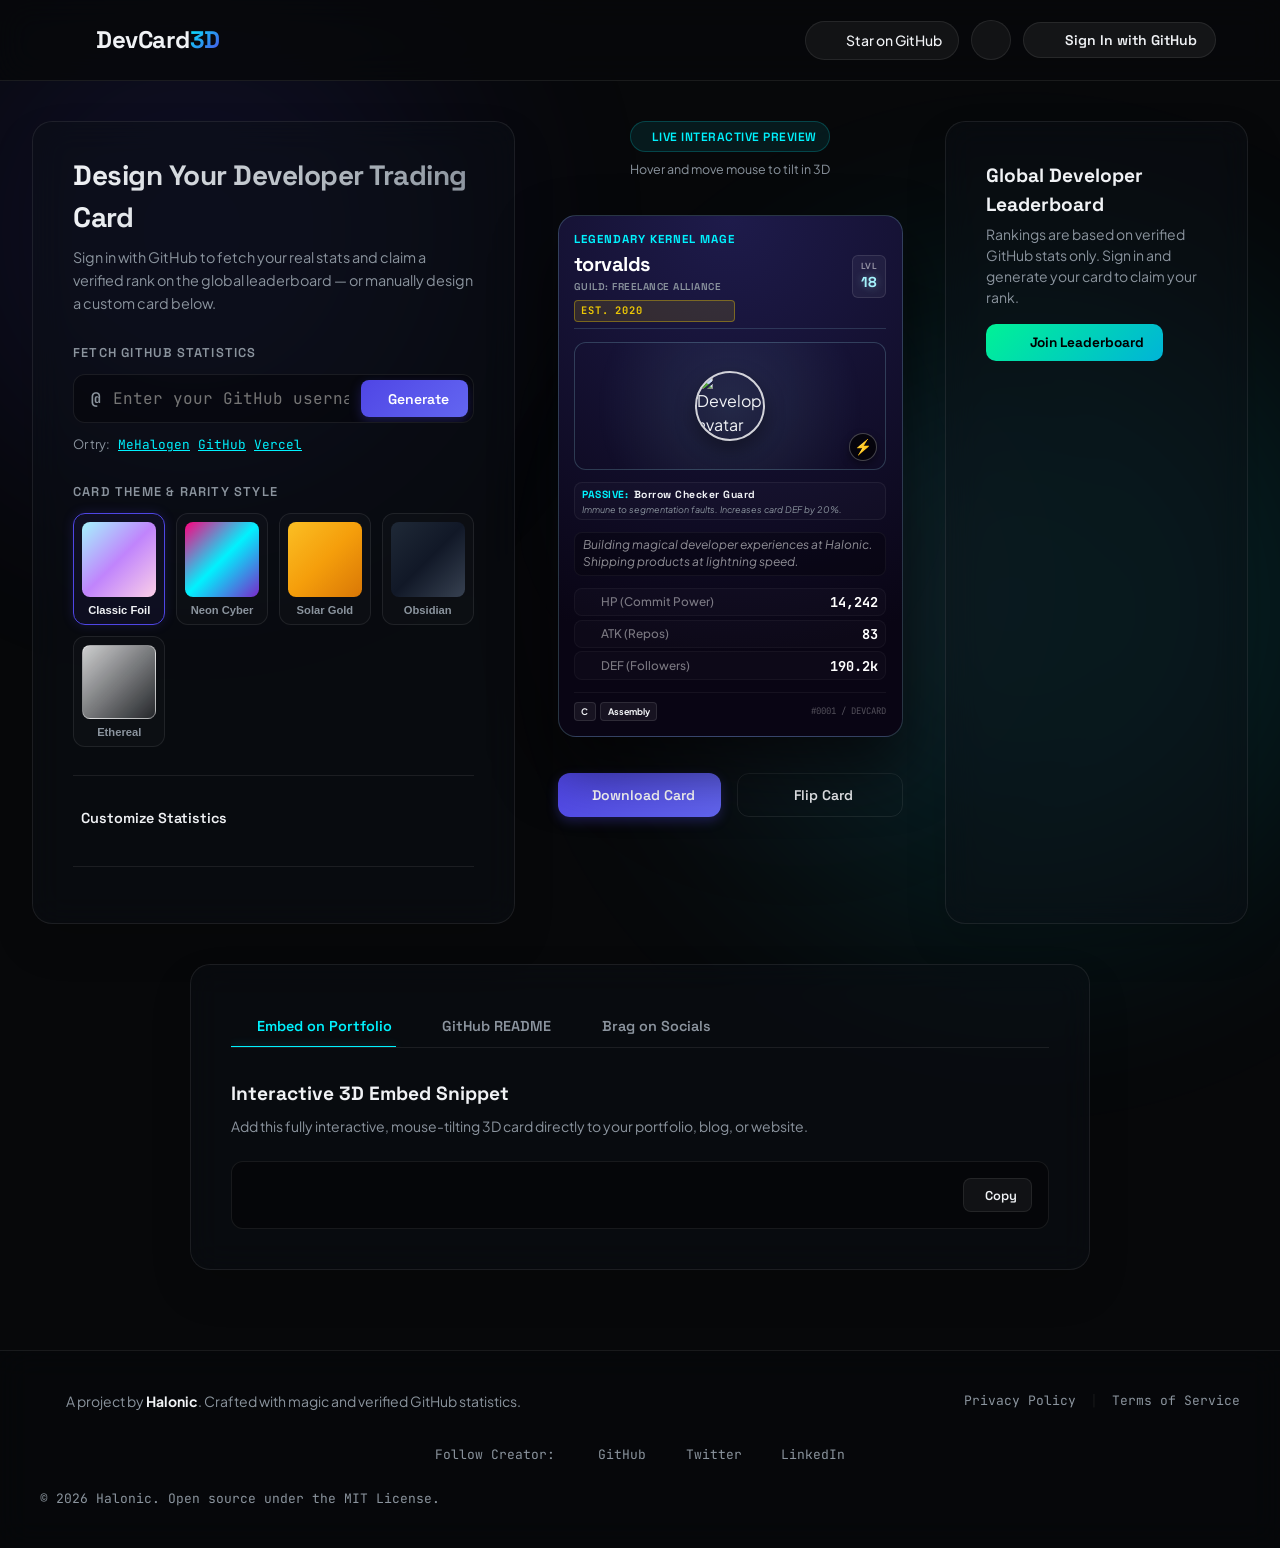
==== commit 02ce4a50: "UI: Change username input placeholder" ====
--- a/index.html
+++ b/index.html
@@ -10,21 +10,21 @@
     <meta name="description" content="Generate a stunning holographic 3D developer trading card from your GitHub profile. Compete on the global leaderboard, share your stats, and embed on your portfolio.">
     <meta name="keywords" content="developer card, github stats card, 3D dev card, holographic developer card, github profile card, programmer trading card, leaderboard">
     <meta name="author" content="DevCard 3D">
-    <link rel="canonical" href="https://devcard3d.vercel.app">
+    <link rel="canonical" href="https://devcard-3d.vercel.app">
 
     <!-- Open Graph / Social Preview -->
     <meta property="og:type" content="website">
-    <meta property="og:url" content="https://devcard3d.vercel.app">
+    <meta property="og:url" content="https://devcard-3d.vercel.app">
     <meta property="og:title" content="DevCard 3D — Your Holographic Developer Trading Card">
     <meta property="og:description" content="Turn your GitHub stats into a stunning 3D holographic trading card. Sign in to claim your rank on the global developer leaderboard.">
-    <meta property="og:image" content="https://devcard3d.vercel.app/og-preview.png">
+    <meta property="og:image" content="https://devcard-3d.vercel.app/og-preview.png">
 
     <!-- Twitter Card -->
     <meta name="twitter:card" content="summary_large_image">
-    <meta name="twitter:url" content="https://devcard3d.vercel.app">
+    <meta name="twitter:url" content="https://devcard-3d.vercel.app">
     <meta name="twitter:title" content="DevCard 3D — Holographic Developer Trading Cards">
     <meta name="twitter:description" content="Generate your 3D holographic developer trading card. Sign in with GitHub and battle for a spot on the global leaderboard.">
-    <meta name="twitter:image" content="https://devcard3d.vercel.app/og-preview.png">
+    <meta name="twitter:image" content="https://devcard-3d.vercel.app/og-preview.png">
 
     <!-- Fonts -->
     <link rel="preconnect" href="https://fonts.googleapis.com">
@@ -128,7 +128,7 @@
                 <label for="username" class="section-label">Fetch GitHub Statistics</label>
                 <div class="input-group">
                     <span class="input-prefix" aria-hidden="true">@</span>
-                    <input type="text" id="username" placeholder="MeHalogen" spellcheck="false" autocomplete="off" aria-label="GitHub username">
+                    <input type="text" id="username" placeholder="Enter your GitHub username" spellcheck="false" autocomplete="off" aria-label="GitHub username">
                     <button id="btn-fetch" class="btn btn-primary" aria-label="Generate card from GitHub username">
                         <span id="btn-fetch-icon-wrapper"><i data-lucide="sparkles" aria-hidden="true"></i></span>
                         <span>Generate</span>
@@ -426,6 +426,13 @@
                 <span class="notice-icon">🎨</span>
                 <h5>You're in Creative Mode</h5>
                 <p>Your card's stats have been manually adjusted. Only cards with <strong>Verified GitHub metrics</strong> can compete on the leaderboard. Fetch your real stats or sign in with GitHub to restore your ranking.</p>
+            </div>
+
+            <!-- Shown when logged-in verified user is NOT on the leaderboard yet -->
+            <div class="leaderboard-not-joined-notice" id="lb-not-joined-notice" style="display:none" aria-live="polite">
+                <span class="notice-icon">🏆</span>
+                <h5>Claim Your Spot Forever</h5>
+                <p>Your verified DevCard is not registered on the global leaderboard database yet. Click <strong>Join Leaderboard</strong> above to claim your permanent rank and showcase your stats globally.</p>
             </div>
 
             <!-- The ranked list -->
--- a/index.css
+++ b/index.css
@@ -1832,6 +1832,62 @@
     max-width: 420px;
 }
 
+/* Leaderboard not-joined notice */
+.leaderboard-not-joined-notice {
+    display: flex;
+    flex-direction: column;
+    align-items: center;
+    text-align: center;
+    gap: 0.75rem;
+    padding: 1.5rem 2rem;
+    background: rgba(0, 242, 150, 0.05);
+    border: 1px dashed rgba(0, 242, 150, 0.3);
+    border-radius: 14px;
+    margin-bottom: 1.5rem;
+}
+
+.leaderboard-not-joined-notice .notice-icon {
+    font-size: 2rem;
+}
+
+.leaderboard-not-joined-notice h5 {
+    font-family: var(--font-heading);
+    font-size: 1rem;
+    color: #00f296;
+    margin: 0;
+}
+
+.leaderboard-not-joined-notice p {
+    color: var(--text-muted);
+    font-size: 0.85rem;
+    margin: 0;
+    max-width: 420px;
+    line-height: 1.5;
+}
+
+body.light-mode .leaderboard-not-joined-notice {
+    background: rgba(2, 132, 199, 0.04);
+    border-color: rgba(2, 132, 199, 0.25);
+}
+
+body.light-mode .leaderboard-not-joined-notice h5 {
+    color: #0284c7;
+}
+
+/* Style for button when user has joined leaderboard */
+.btn-join-leaderboard.is-on-leaderboard {
+    background: rgba(0, 242, 150, 0.1) !important;
+    border: 1px solid rgba(0, 242, 150, 0.3) !important;
+    color: #00f296 !important;
+    box-shadow: none !important;
+}
+
+body.light-mode .btn-join-leaderboard.is-on-leaderboard {
+    background: rgba(2, 132, 199, 0.08) !important;
+    border-color: rgba(2, 132, 199, 0.25) !important;
+    color: #0284c7 !important;
+}
+
 /* Leaderboard Table */
 .leaderboard-list {
     display: flex;
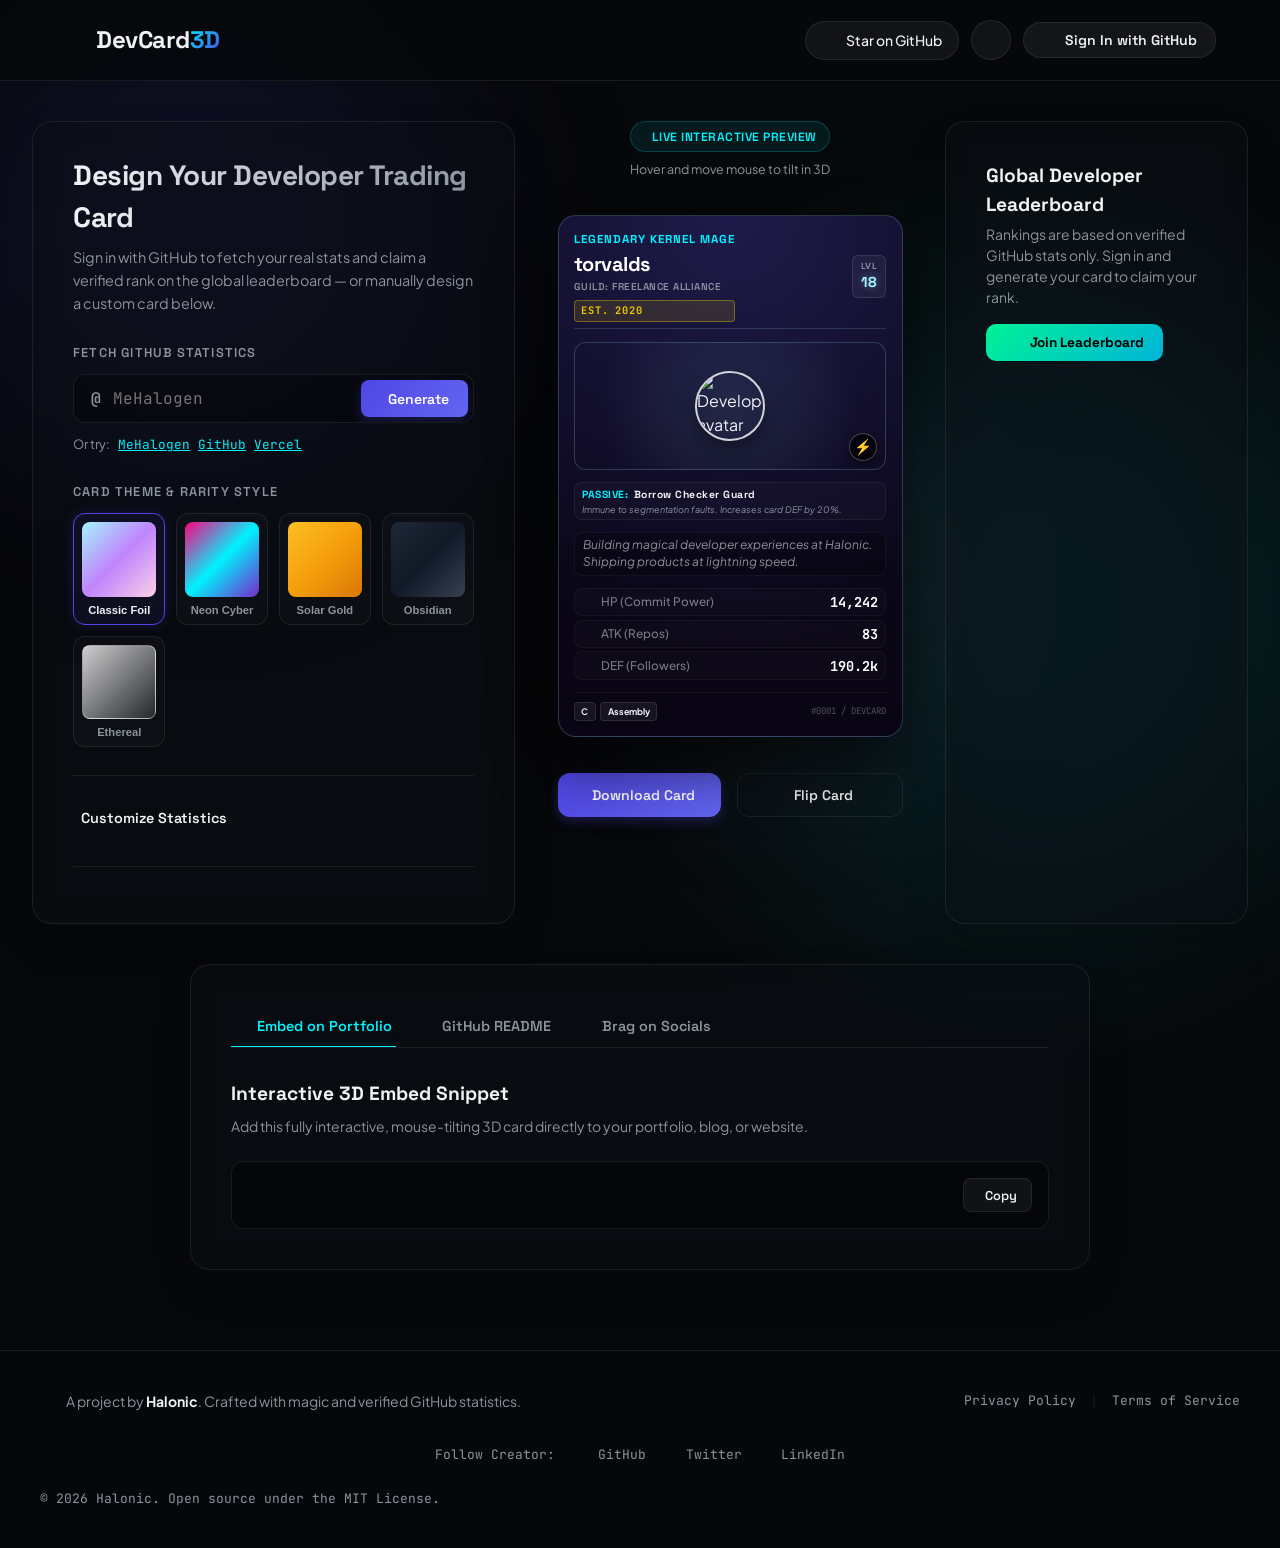
==== commit 441f7e2a: "Security & UI: Make verification require session ownership and add guest sign-in notice" ====
--- a/index.html
+++ b/index.html
@@ -128,7 +128,7 @@
                 <label for="username" class="section-label">Fetch GitHub Statistics</label>
                 <div class="input-group">
                     <span class="input-prefix" aria-hidden="true">@</span>
-                    <input type="text" id="username" placeholder="Enter your GitHub username" spellcheck="false" autocomplete="off" aria-label="GitHub username">
+                    <input type="text" id="username" placeholder="MeHalogen" spellcheck="false" autocomplete="off" aria-label="GitHub username">
                     <button id="btn-fetch" class="btn btn-primary" aria-label="Generate card from GitHub username">
                         <span id="btn-fetch-icon-wrapper"><i data-lucide="sparkles" aria-hidden="true"></i></span>
                         <span>Generate</span>
@@ -433,6 +433,16 @@
                 <span class="notice-icon">🏆</span>
                 <h5>Claim Your Spot Forever</h5>
                 <p>Your verified DevCard is not registered on the global leaderboard database yet. Click <strong>Join Leaderboard</strong> above to claim your permanent rank and showcase your stats globally.</p>
+            </div>
+
+            <!-- Shown when user is NOT logged in at all -->
+            <div class="leaderboard-signin-notice" id="lb-signin-notice" style="display:none" aria-live="polite">
+                <span class="notice-icon">🐙</span>
+                <h5>Claim Your Developer Rank</h5>
+                <p>Rankings are based on verified GitHub metrics. Sign in with GitHub to lock in your score and claim your place on the global leaderboard.</p>
+                <button class="btn btn-action btn-download-main btn-signin-notice" id="btn-signin-notice-trigger">
+                    <i data-lucide="github" aria-hidden="true"></i> Sign in with GitHub
+                </button>
             </div>
 
             <!-- The ranked list -->
--- a/index.css
+++ b/index.css
@@ -1874,6 +1874,54 @@
     color: #0284c7;
 }
 
+/* Leaderboard sign-in notice */
+.leaderboard-signin-notice {
+    display: flex;
+    flex-direction: column;
+    align-items: center;
+    text-align: center;
+    gap: 0.75rem;
+    padding: 1.5rem 2rem;
+    background: rgba(255, 255, 255, 0.02);
+    border: 1px solid var(--panel-border);
+    border-radius: 14px;
+    margin-bottom: 1.5rem;
+}
+
+.leaderboard-signin-notice .notice-icon {
+    font-size: 2rem;
+    color: var(--text-muted);
+}
+
+.leaderboard-signin-notice h5 {
+    font-family: var(--font-heading);
+    font-size: 1rem;
+    color: var(--text-main);
+    margin: 0;
+}
+
+.leaderboard-signin-notice p {
+    color: var(--text-muted);
+    font-size: 0.85rem;
+    margin: 0;
+    max-width: 420px;
+    line-height: 1.5;
+}
+
+.btn-signin-notice {
+    padding: 0.6rem 1.25rem;
+    font-size: 0.85rem;
+    border-radius: 10px;
+    margin-top: 0.25rem;
+    display: flex;
+    align-items: center;
+    gap: 0.5rem;
+}
+
+body.light-mode .leaderboard-signin-notice {
+    background: rgba(0, 0, 0, 0.02);
+}
+
 /* Style for button when user has joined leaderboard */
 .btn-join-leaderboard.is-on-leaderboard {
     background: rgba(0, 242, 150, 0.1) !important;
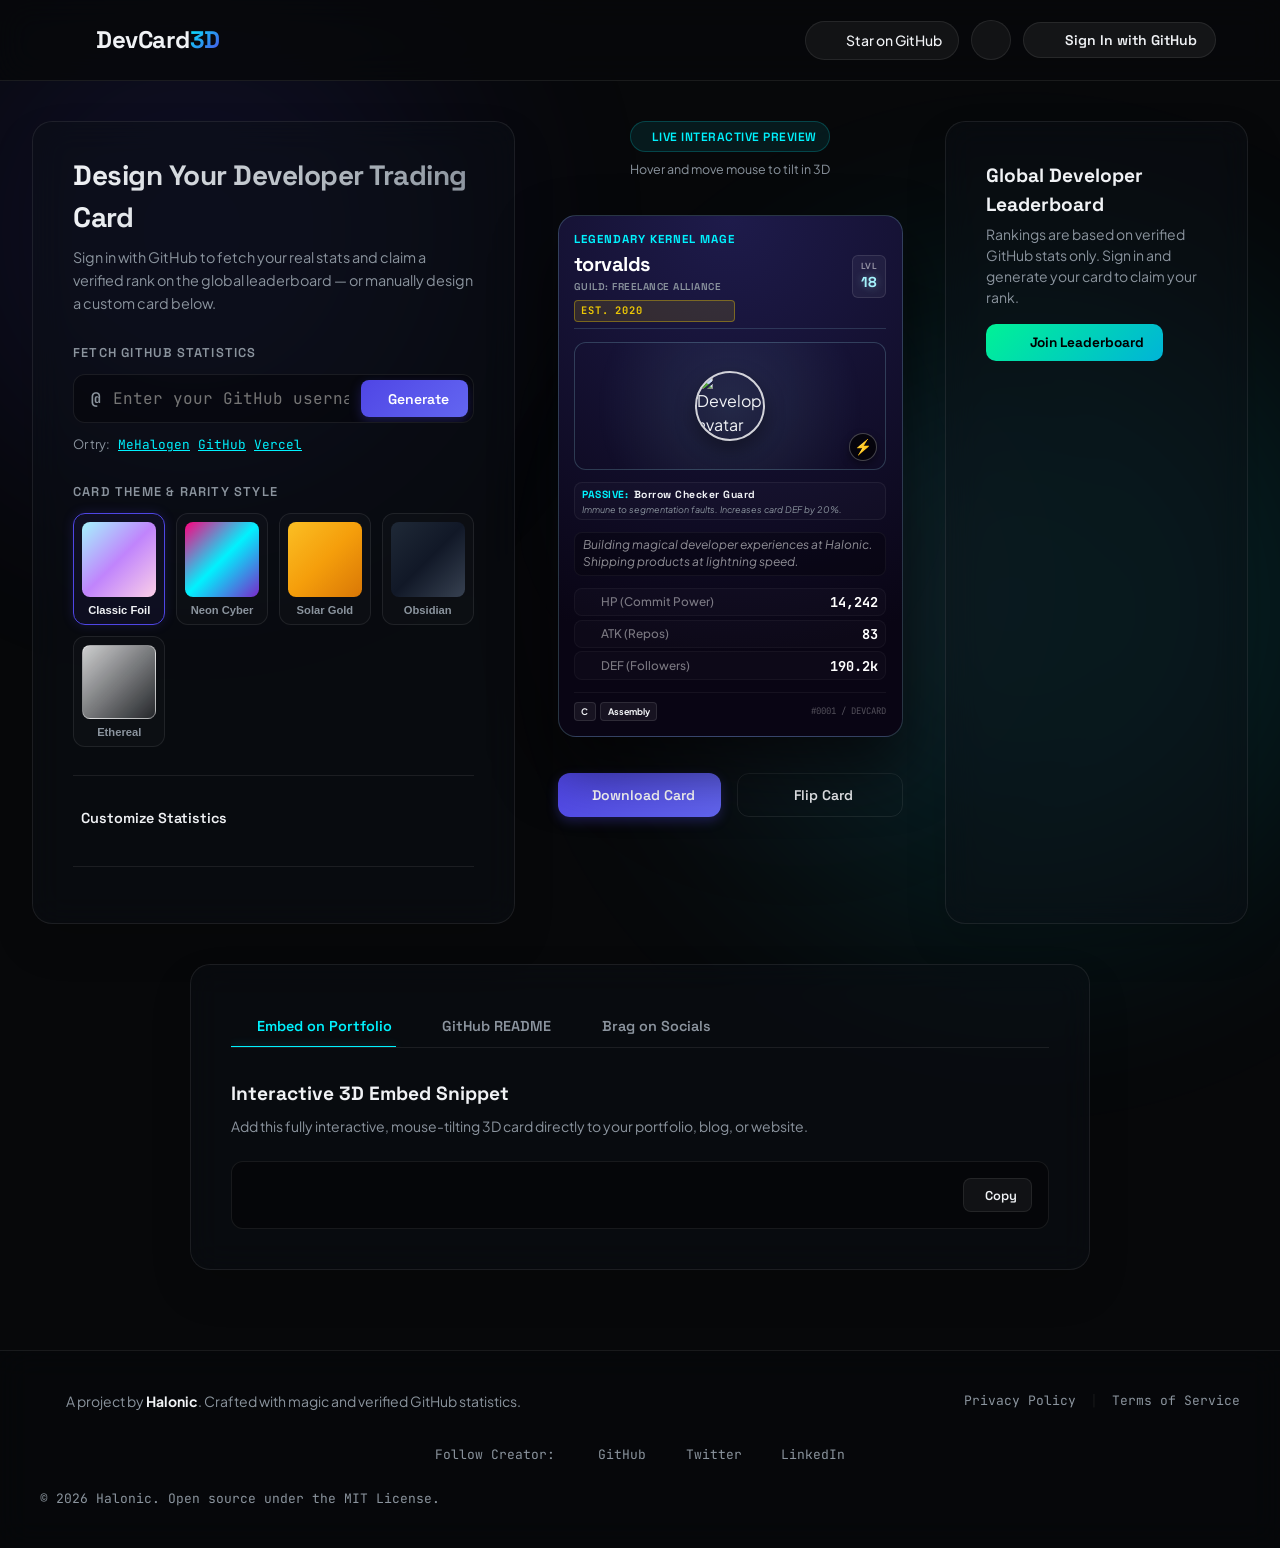
==== commit 6c656c59: "Merge pull request #14 from MeHalogen/ui-placeholder-update UI: Change username input placeholder" ====
--- a/index.html
+++ b/index.html
@@ -128,7 +128,7 @@
                 <label for="username" class="section-label">Fetch GitHub Statistics</label>
                 <div class="input-group">
                     <span class="input-prefix" aria-hidden="true">@</span>
-                    <input type="text" id="username" placeholder="MeHalogen" spellcheck="false" autocomplete="off" aria-label="GitHub username">
+                    <input type="text" id="username" placeholder="Enter your GitHub username" spellcheck="false" autocomplete="off" aria-label="GitHub username">
                     <button id="btn-fetch" class="btn btn-primary" aria-label="Generate card from GitHub username">
                         <span id="btn-fetch-icon-wrapper"><i data-lucide="sparkles" aria-hidden="true"></i></span>
                         <span>Generate</span>
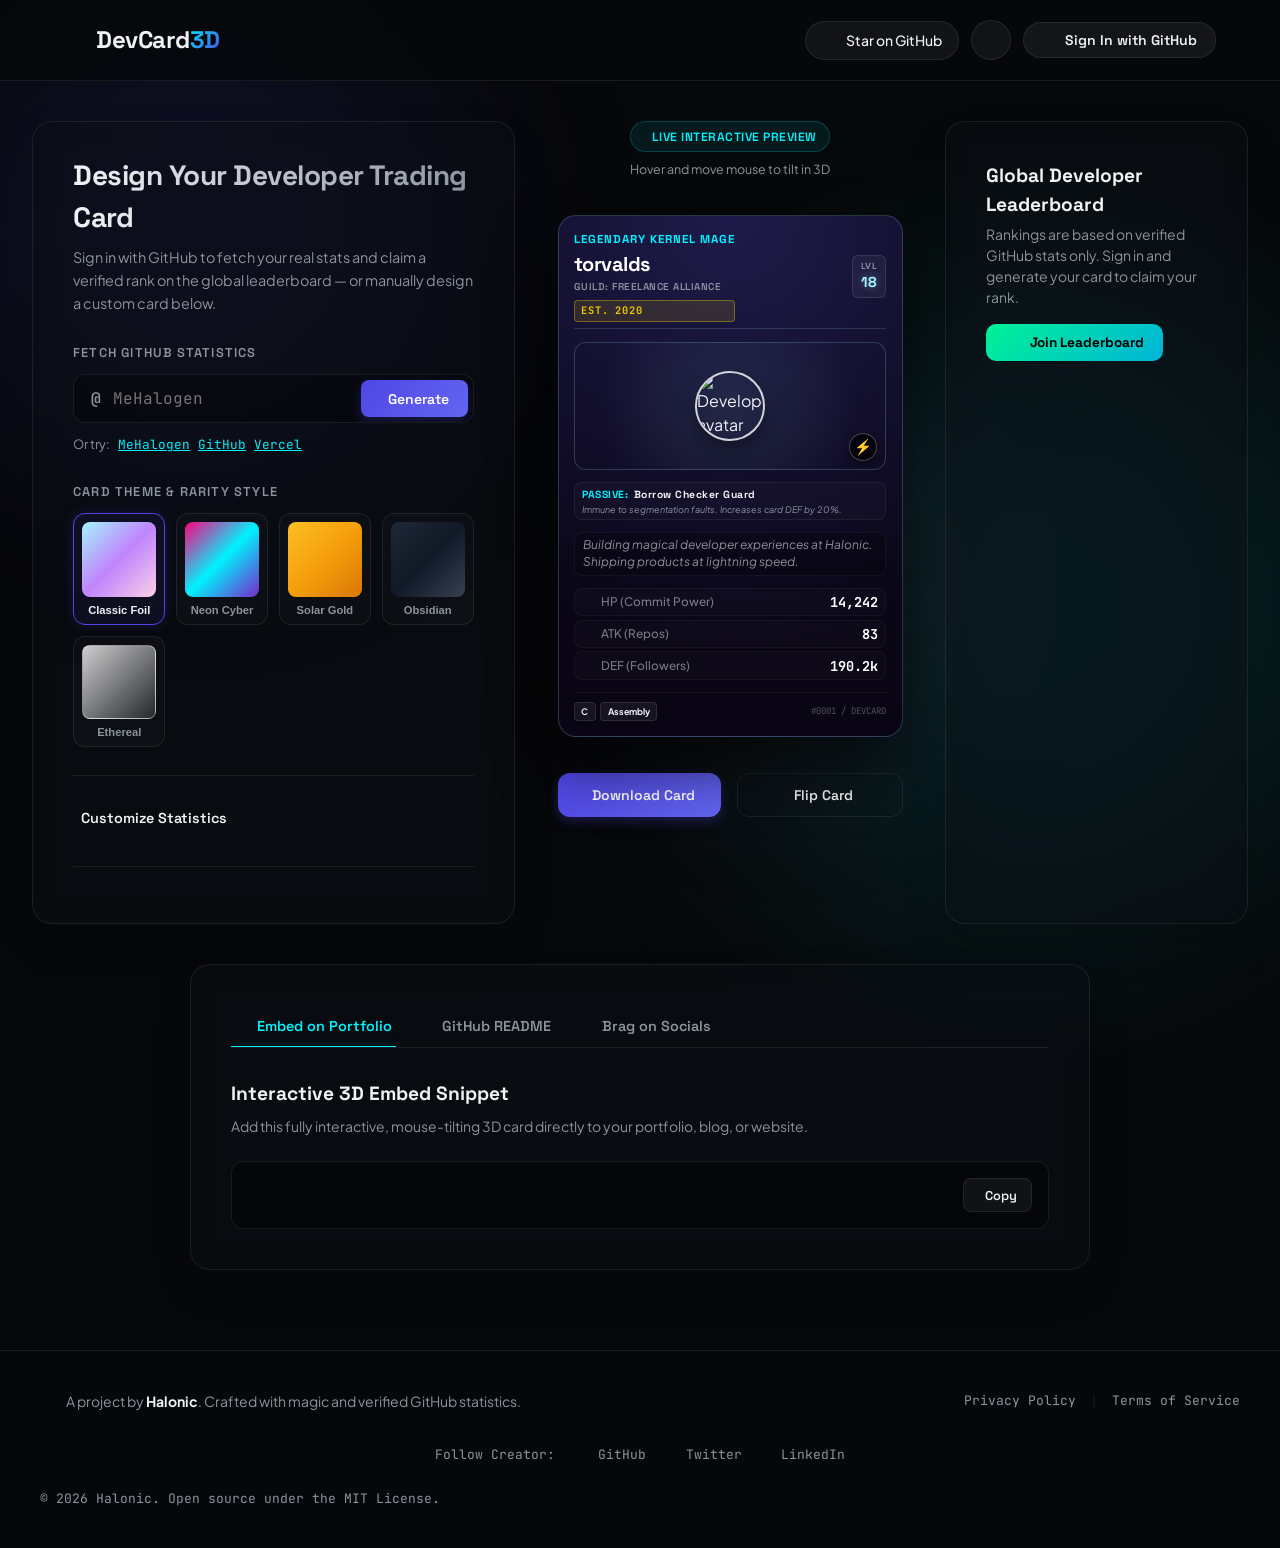
==== commit 9947a42c: "Feat: Add Vercel Web Analytics tracking script" ====
--- a/index.html
+++ b/index.html
@@ -128,7 +128,7 @@
                 <label for="username" class="section-label">Fetch GitHub Statistics</label>
                 <div class="input-group">
                     <span class="input-prefix" aria-hidden="true">@</span>
-                    <input type="text" id="username" placeholder="Enter your GitHub username" spellcheck="false" autocomplete="off" aria-label="GitHub username">
+                    <input type="text" id="username" placeholder="MeHalogen" spellcheck="false" autocomplete="off" aria-label="GitHub username">
                     <button id="btn-fetch" class="btn btn-primary" aria-label="Generate card from GitHub username">
                         <span id="btn-fetch-icon-wrapper"><i data-lucide="sparkles" aria-hidden="true"></i></span>
                         <span>Generate</span>
@@ -433,16 +433,6 @@
                 <span class="notice-icon">🏆</span>
                 <h5>Claim Your Spot Forever</h5>
                 <p>Your verified DevCard is not registered on the global leaderboard database yet. Click <strong>Join Leaderboard</strong> above to claim your permanent rank and showcase your stats globally.</p>
-            </div>
-
-            <!-- Shown when user is NOT logged in at all -->
-            <div class="leaderboard-signin-notice" id="lb-signin-notice" style="display:none" aria-live="polite">
-                <span class="notice-icon">🐙</span>
-                <h5>Claim Your Developer Rank</h5>
-                <p>Rankings are based on verified GitHub metrics. Sign in with GitHub to lock in your score and claim your place on the global leaderboard.</p>
-                <button class="btn btn-action btn-download-main btn-signin-notice" id="btn-signin-notice-trigger">
-                    <i data-lucide="github" aria-hidden="true"></i> Sign in with GitHub
-                </button>
             </div>
 
             <!-- The ranked list -->
@@ -593,5 +583,8 @@
     <!-- Config loader for Supabase keys (excluded from git) -->
     <script src="config.js"></script>
     <script src="app.js"></script>
+
+    <!-- Vercel Web Analytics -->
+    <script defer src="/_vercel/insights/script.js"></script>
 </body>
 </html>
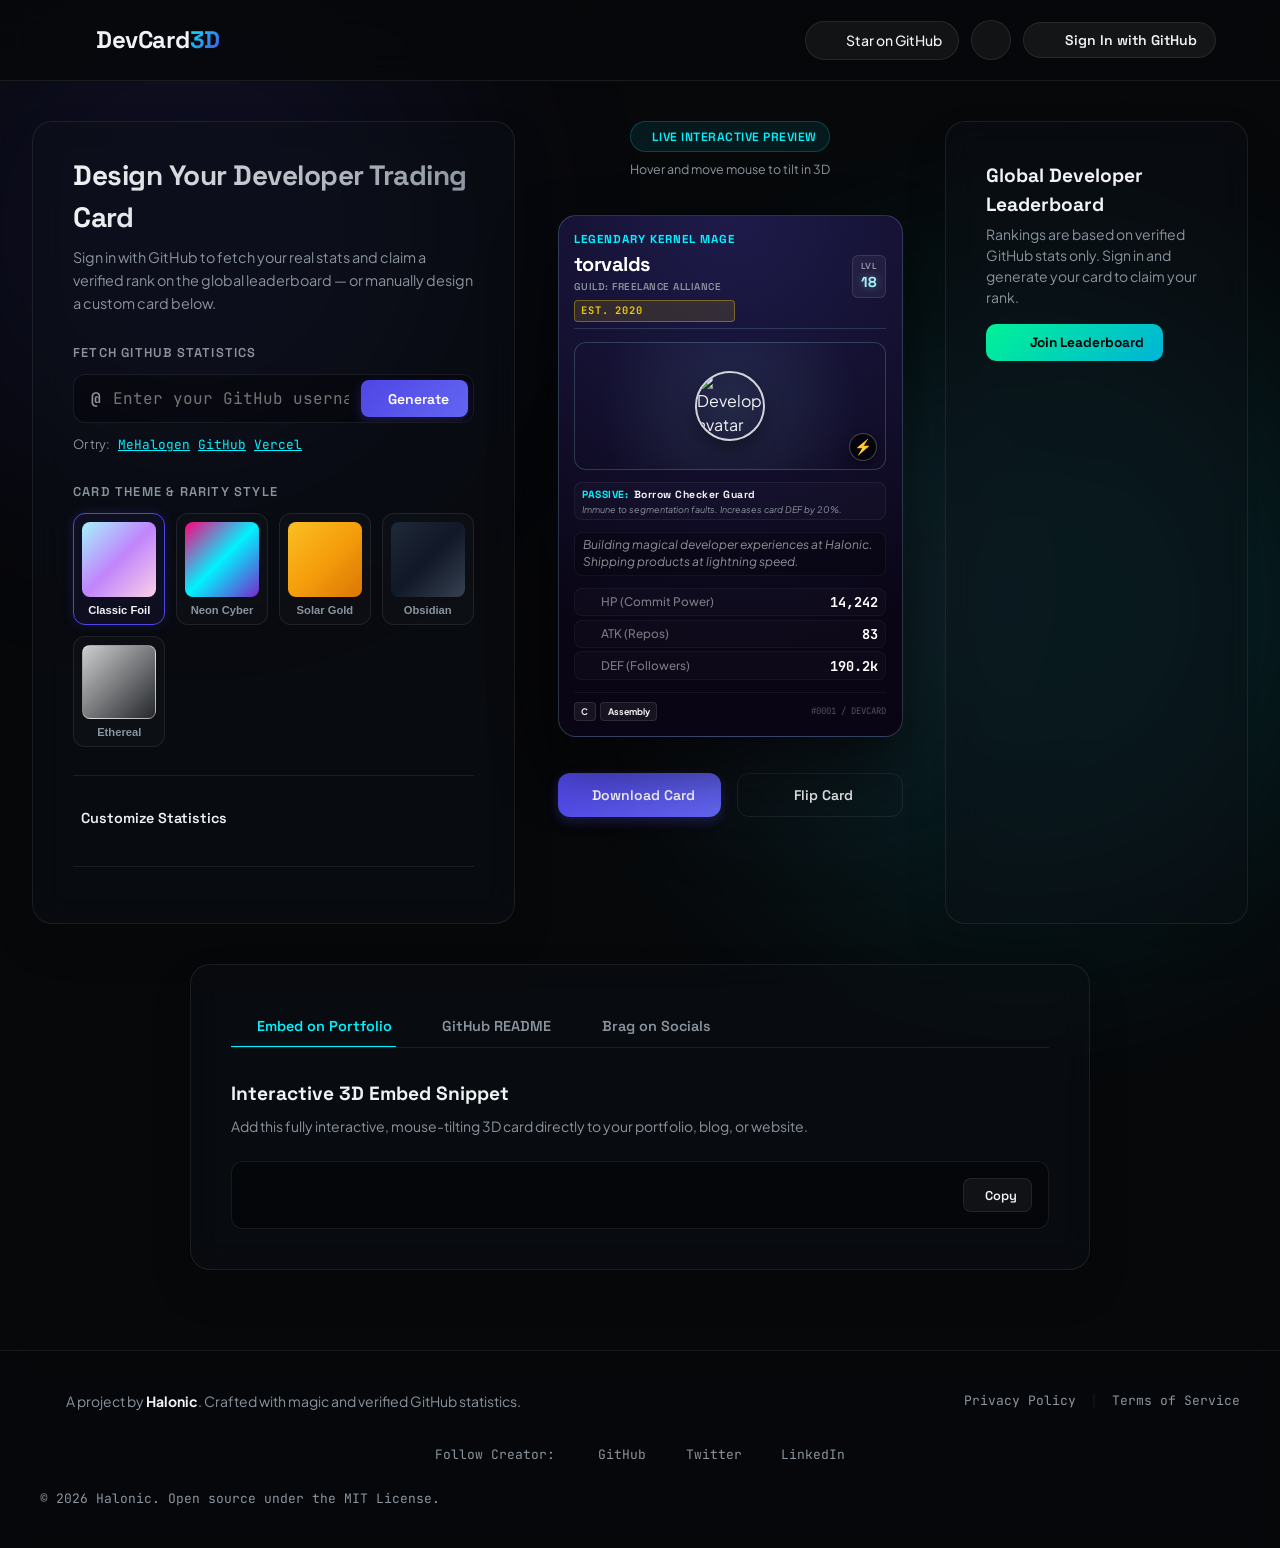
==== commit 5cdc73b8: "Merge pull request #15 from MeHalogen/feat/vercel-analytics Feat: Add Vercel Web Analytics tracking " ====
--- a/index.html
+++ b/index.html
@@ -128,7 +128,7 @@
                 <label for="username" class="section-label">Fetch GitHub Statistics</label>
                 <div class="input-group">
                     <span class="input-prefix" aria-hidden="true">@</span>
-                    <input type="text" id="username" placeholder="MeHalogen" spellcheck="false" autocomplete="off" aria-label="GitHub username">
+                    <input type="text" id="username" placeholder="Enter your GitHub username" spellcheck="false" autocomplete="off" aria-label="GitHub username">
                     <button id="btn-fetch" class="btn btn-primary" aria-label="Generate card from GitHub username">
                         <span id="btn-fetch-icon-wrapper"><i data-lucide="sparkles" aria-hidden="true"></i></span>
                         <span>Generate</span>
@@ -433,6 +433,16 @@
                 <span class="notice-icon">🏆</span>
                 <h5>Claim Your Spot Forever</h5>
                 <p>Your verified DevCard is not registered on the global leaderboard database yet. Click <strong>Join Leaderboard</strong> above to claim your permanent rank and showcase your stats globally.</p>
+            </div>
+
+            <!-- Shown when user is NOT logged in at all -->
+            <div class="leaderboard-signin-notice" id="lb-signin-notice" style="display:none" aria-live="polite">
+                <span class="notice-icon">🐙</span>
+                <h5>Claim Your Developer Rank</h5>
+                <p>Rankings are based on verified GitHub metrics. Sign in with GitHub to lock in your score and claim your place on the global leaderboard.</p>
+                <button class="btn btn-action btn-download-main btn-signin-notice" id="btn-signin-notice-trigger">
+                    <i data-lucide="github" aria-hidden="true"></i> Sign in with GitHub
+                </button>
             </div>
 
             <!-- The ranked list -->
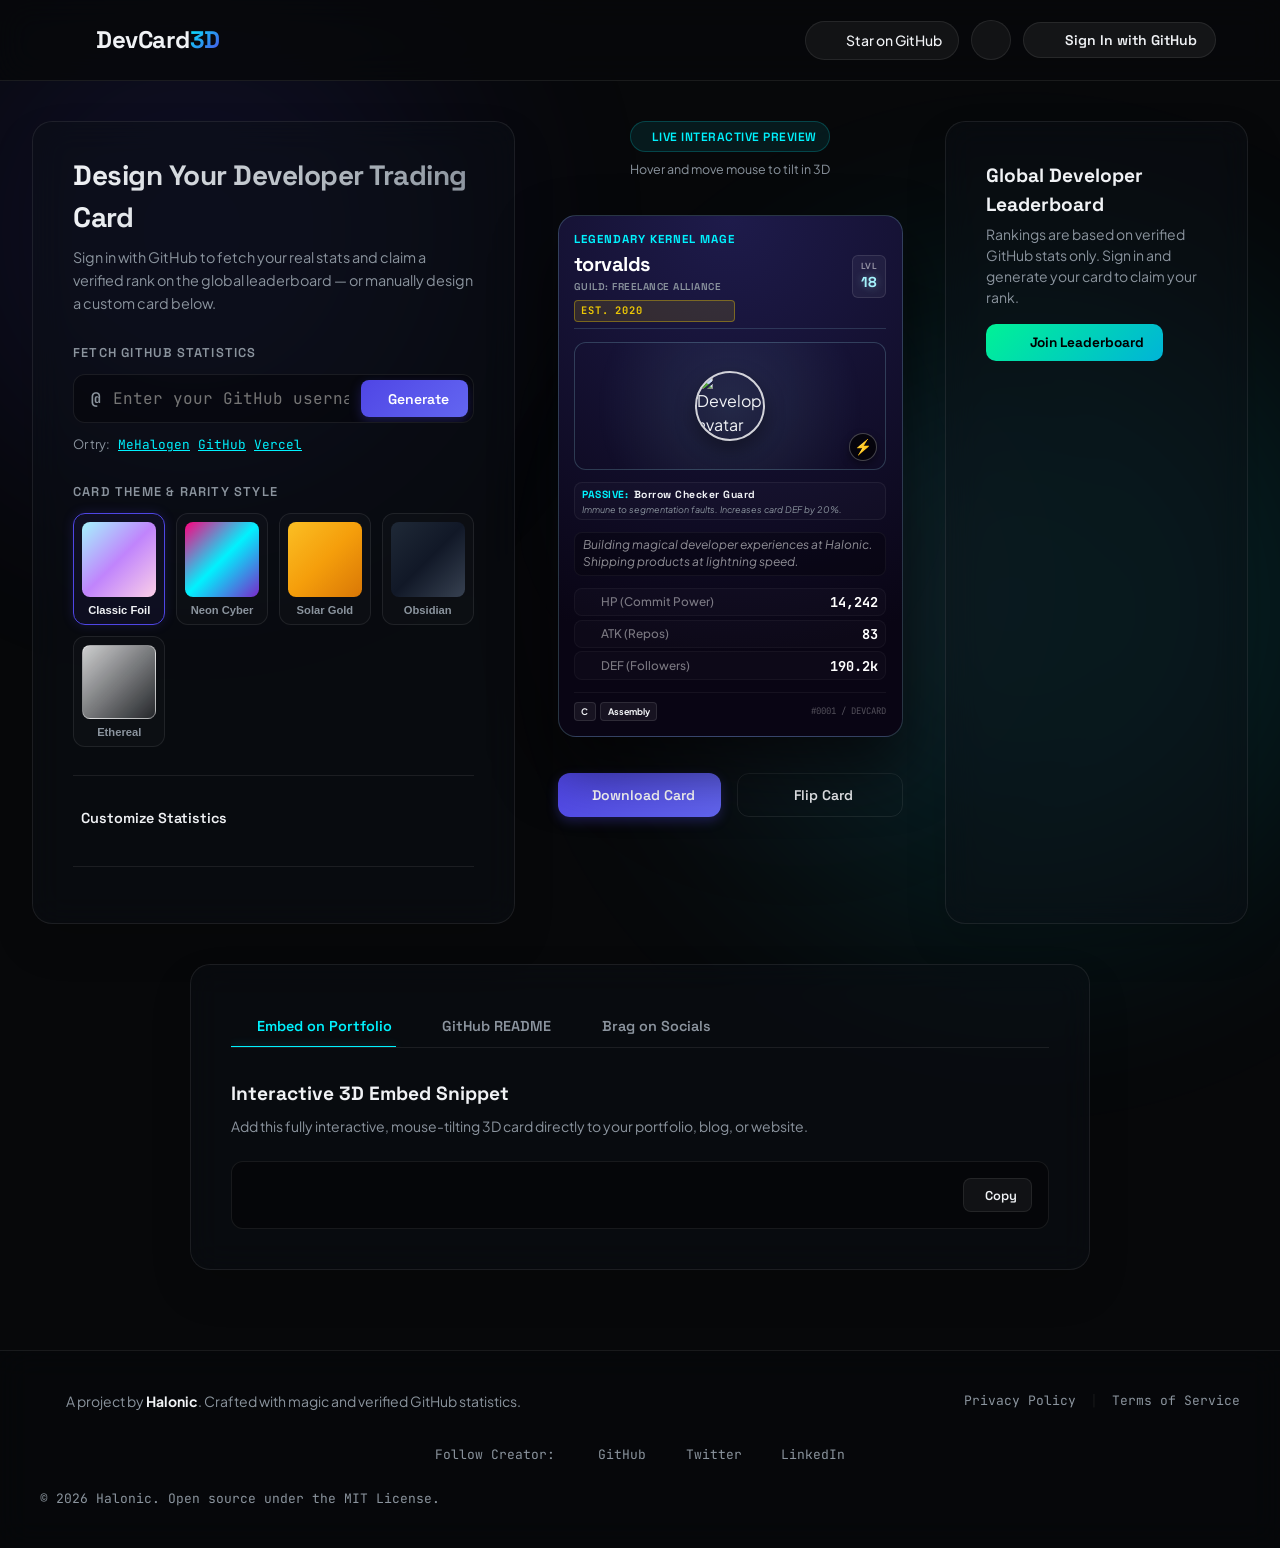
==== commit 62d98937: "Fix: Add missing window.va queue initializer for Vercel Web Analytics" ====
--- a/index.html
+++ b/index.html
@@ -595,6 +595,9 @@
     <script src="app.js"></script>
 
     <!-- Vercel Web Analytics -->
+    <script>
+      window.va = window.va || function () { (window.vaq = window.vaq || []).push(arguments); };
+    </script>
     <script defer src="/_vercel/insights/script.js"></script>
 </body>
 </html>
